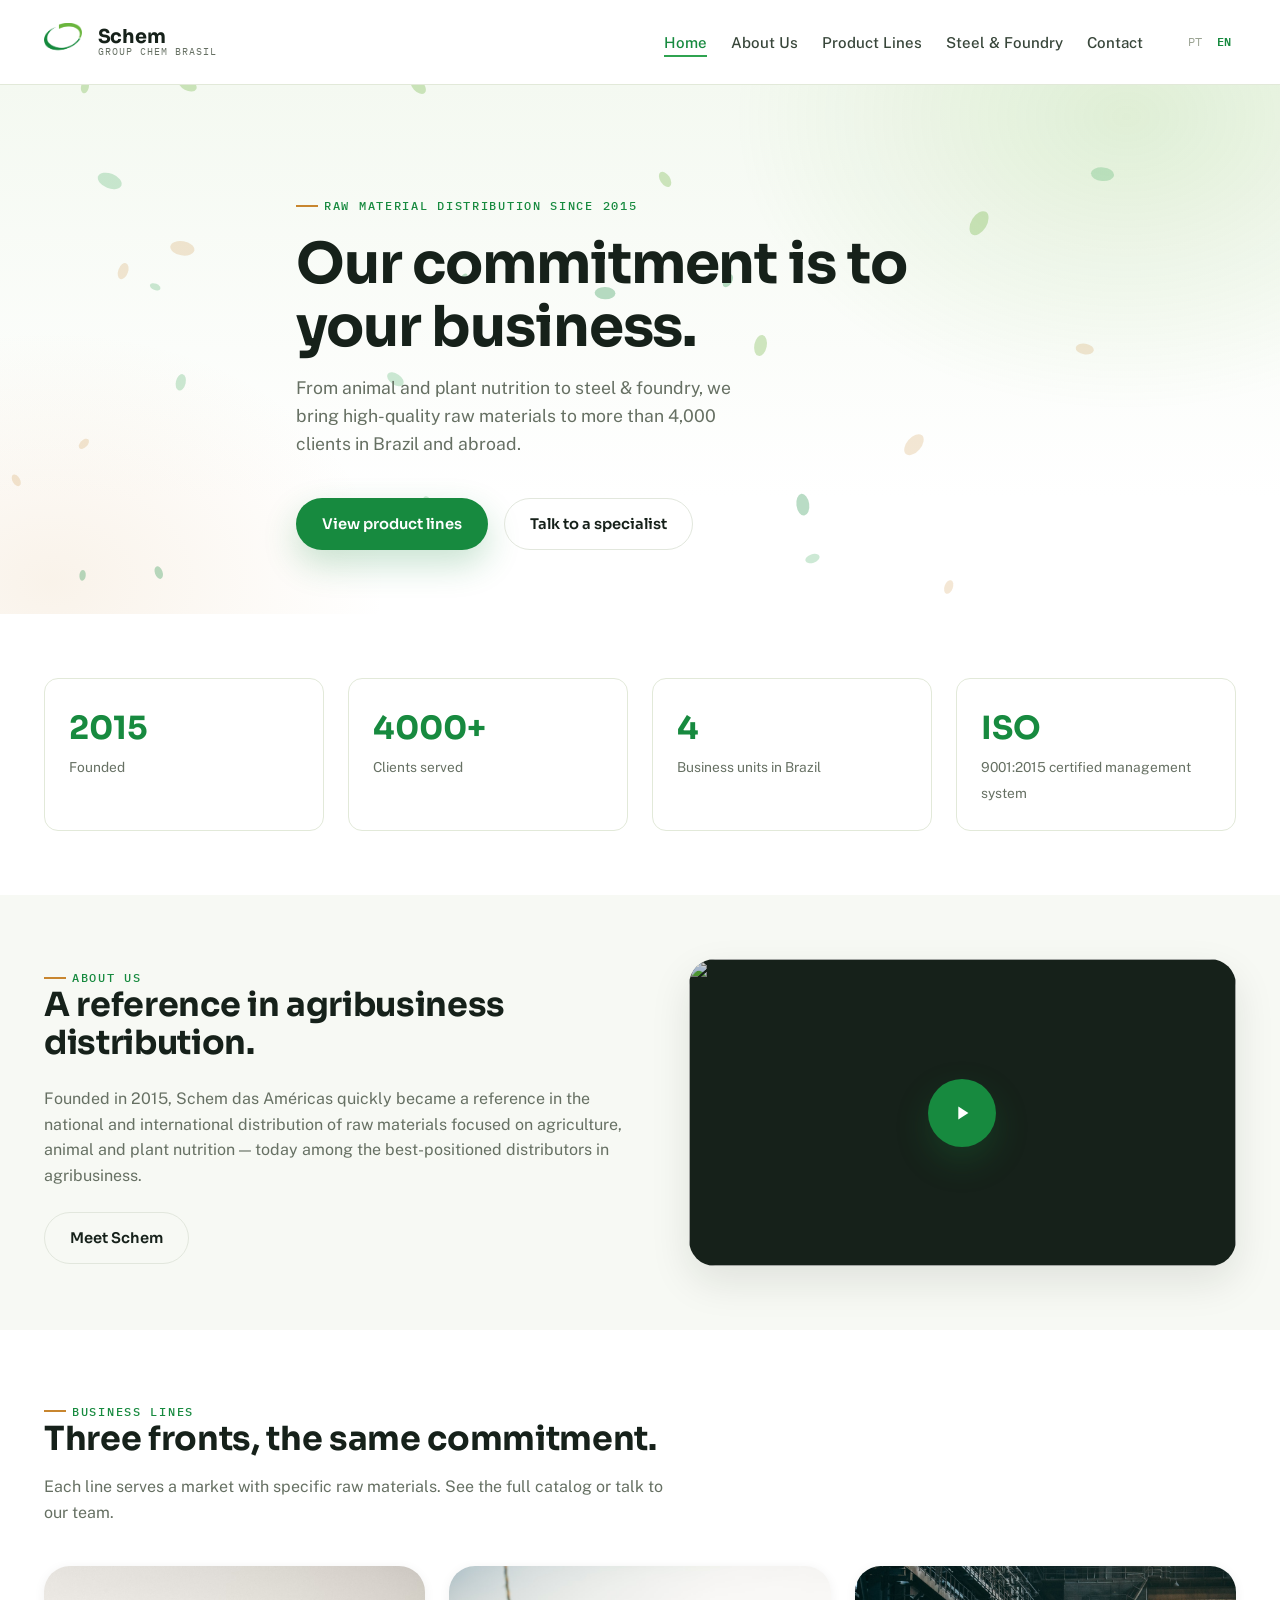
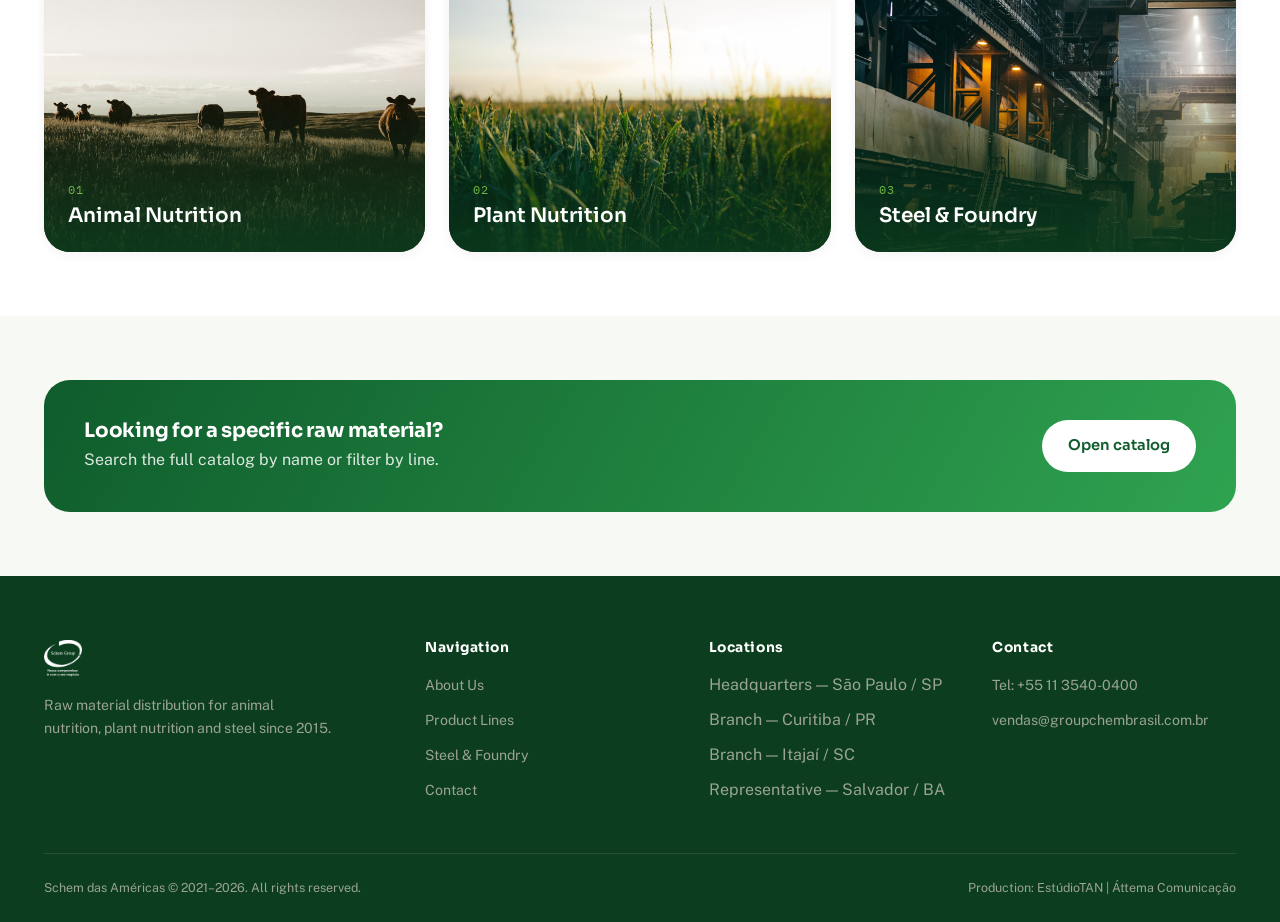
==== en/index.html @ 84050945 "Site institucional Schem (Group Chem Brasil): identidade verde clara, catálogo pesquisável, PT+EN Pr" ====
<!DOCTYPE html>
<html lang="en">
<head>
<meta charset="UTF-8">
<meta name="viewport" content="width=device-width, initial-scale=1.0">
<title>Schem — Group Chem Brasil</title>
<meta name="description" content="Schem das Américas: raw material distribution for animal nutrition, plant nutrition and steel &amp; foundry. Since 2015, ISO 9001:2015.">
<link rel="preconnect" href="https://fonts.googleapis.com">
<link rel="preconnect" href="https://fonts.gstatic.com" crossorigin>
<link href="https://fonts.googleapis.com/css2?family=Public+Sans:wght@400;500;600;700&amp;family=Sora:wght@600;700;800&amp;family=IBM+Plex+Mono:wght@400;500&amp;display=swap" rel="stylesheet">
<link rel="stylesheet" href="../assets/css/style.css">
</head>
<body>
<a class="skip-link" href="#main">Skip to content</a>

<header class="site-header">
  <div class="container">
    <a class="brand" href="index.html">
      <img src="../assets/img/schem-icon.png" alt="Schem" class="brand__icon" width="42" height="42">
      <span class="brand__name"><strong>Schem</strong><span>Group Chem Brasil</span></span>
    </a>
    <nav class="main-nav" aria-label="Main navigation">
      <ul class="main-nav__links">
        <li><a href="index.html" class="is-active">Home</a></li>
        <li><a href="quem-somos.html">About Us</a></li>
        <li><a href="produtos.html">Product Lines</a></li>
        <li><a href="siderurgia-e-fundicao.html">Steel &amp; Foundry</a></li>
        <li><a href="contato.html">Contact</a></li>
      </ul>
      <div class="nav-lang"><a href="../index.html">PT</a>
      <a href="index.html" class="is-active">EN</a></div>
    </nav>
    <button class="nav-toggle" aria-label="Open menu" aria-expanded="false"><span></span></button>
  </div>
</header>

<main id="main">

  <section class="hero" data-field>
    <div class="hero__field" aria-hidden="true"></div>
    <div class="container hero__content">
      <span class="eyebrow hero__kicker">Raw material distribution since 2015</span>
      <h1>Our commitment is to your business.</h1>
      <p>From animal and plant nutrition to steel &amp; foundry, we bring high-quality raw materials to more than 4,000 clients in Brazil and abroad.</p>
      <div class="hero__actions">
        <a class="btn btn--green" href="produtos.html">View product lines</a>
        <a class="btn btn--ghost" href="contato.html">Talk to a specialist</a>
      </div>
    </div>
  </section>

  <section class="section">
    <div class="container">
      <div class="stat-strip reveal">
        <div class="stat-card"><strong data-count="2015" data-suffix="">0</strong><span>Founded</span></div>
        <div class="stat-card"><strong data-count="4000" data-suffix="+">0</strong><span>Clients served</span></div>
        <div class="stat-card"><strong data-count="4" data-suffix="">0</strong><span>Business units in Brazil</span></div>
        <div class="stat-card"><strong>ISO</strong><span>9001:2015 certified management system</span></div>
      </div>
    </div>
  </section>

  <section class="section section--tint">
    <div class="container" style="display: grid; grid-template-columns: 1.05fr 0.95fr; gap: var(--sp-4); align-items: center;">
      <div class="reveal">
        <span class="eyebrow">About us</span>
        <h2>A reference in agribusiness distribution.</h2>
        <p style="color: var(--ink-500); margin-top: var(--sp-3);">Founded in 2015, Schem das Américas quickly became a reference in the national and international distribution of raw materials focused on agriculture, animal and plant nutrition — today among the best-positioned distributors in agribusiness.</p>
        <a class="btn btn--ghost" style="margin-top: var(--sp-3);" href="quem-somos.html">Meet Schem</a>
      </div>
      <div class="reveal">
        <div class="video-figure">
          <button class="video-facade" type="button" data-yt-facade data-yt-embed="https://www.youtube.com/embed/j94G_P_gW_Q?autoplay=1&amp;rel=0&amp;modestbranding=1" aria-label="Play institutional video — Schem">
            <img src="https://i.ytimg.com/vi/j94G_P_gW_Q/hqdefault.jpg" alt="" loading="lazy">
            <span class="video-play" aria-hidden="true">
              <span><svg viewBox="0 0 24 24" width="22" height="22" fill="#fff"><path d="M8 5v14l11-7z"/></svg></span>
            </span>
          </button>
        </div>
      </div>
    </div>
  </section>

  <section class="section" id="lines">
    <div class="container">
      <div class="section-head reveal">
        <span class="eyebrow">Business lines</span>
        <h2>Three fronts, the same commitment.</h2>
        <p>Each line serves a market with specific raw materials. See the full catalog or talk to our team.</p>
      </div>
      <div class="segment-grid">
        <a class="segment-card reveal" href="produtos.html#animal">
          <img src="../assets/img/segments/nutricao-animal.jpg" alt="Animal Nutrition" loading="lazy">
          <span class="segment-card__label"><span>01</span><h3>Animal Nutrition</h3></span>
        </a>
        <a class="segment-card reveal" href="produtos.html#vegetal">
          <img src="../assets/img/segments/nutricao-vegetal.jpg" alt="Plant Nutrition" loading="lazy">
          <span class="segment-card__label"><span>02</span><h3>Plant Nutrition</h3></span>
        </a>
        <a class="segment-card reveal" href="siderurgia-e-fundicao.html">
          <img src="../assets/img/segments/siderurgia.jpg" alt="Steel &amp; Foundry" loading="lazy">
          <span class="segment-card__label"><span>03</span><h3>Steel &amp; Foundry</h3></span>
        </a>
      </div>
    </div>
  </section>

  <section class="section section--tint">
    <div class="container">
      <div class="cta-band reveal">
        <div>
          <h2>Looking for a specific raw material?</h2>
          <p>Search the full catalog by name or filter by line.</p>
        </div>
        <div class="hero__actions" style="margin-top: 0;">
          <a class="btn btn--earth" href="produtos.html">Open catalog</a>
        </div>
      </div>
    </div>
  </section>

</main>

<footer class="site-footer">
  <div class="container">
    <div class="footer-grid">
      <div>
        <a class="brand" href="index.html" style="margin-bottom: 1rem;">
          <img src="../assets/img/schem-icon.png" alt="Schem" class="brand__icon" width="36" height="36" style="filter: brightness(0) invert(1);">
        </a>
        <p style="max-width: 32ch; font-size: 0.88rem;">Raw material distribution for animal nutrition, plant nutrition and steel since 2015.</p>
      </div>
      <div>
        <h4>Navigation</h4>
        <ul>
          <li><a href="quem-somos.html">About Us</a></li>
          <li><a href="produtos.html">Product Lines</a></li>
          <li><a href="siderurgia-e-fundicao.html">Steel &amp; Foundry</a></li>
          <li><a href="contato.html">Contact</a></li>
        </ul>
      </div>
      <div>
        <h4>Locations</h4>
        <ul>
          <li>Headquarters — São Paulo / SP</li>
          <li>Branch — Curitiba / PR</li>
          <li>Branch — Itajaí / SC</li>
          <li>Representative — Salvador / BA</li>
        </ul>
      </div>
      <div>
        <h4>Contact</h4>
        <ul>
          <li><a href="tel:+551135400400">Tel: +55 11 3540-0400</a></li>
          <li><a href="mailto:vendas@groupchembrasil.com.br">vendas@groupchembrasil.com.br</a></li>
        </ul>
      </div>
    </div>
    <div class="footer-bottom">
      <span>Schem das Américas © 2021–2026. All rights reserved.</span>
      <span>Production: EstúdioTAN | Áttema Comunicação</span>
    </div>
  </div>
</footer>

<script src="../assets/js/main.js"></script>
</body>
</html>
---- assets/css/style.css ----
/* ==========================================================================
   Schem — Design tokens & base
   Fundo claro, verde de marca + acento terroso, Sora/Public Sans.
   ========================================================================== */

:root {
  /* Green — brand primary, from the real Schem icon */
  --green-800: #0b3d1e;
  --green-700: #0f5c2c;
  --green-600: #178a3f;
  --green-500: #2fa350;
  --green-400: #6fb542;
  --green-100: #e6f2e3;
  --green-50:  #f4f9f1;

  /* Earth — secondary accent (soil/agro pairing) */
  --earth-600: #a8672a;
  --earth-500: #c8862f;
  --earth-100: #f7ead6;

  /* Ink (text) — green-black, not neutral gray */
  --ink-900: #16211a;
  --ink-700: #38463a;
  --ink-500: #667063;
  --ink-300: #9ba393;
  --ink-100: #e2e7dd;

  /* Paper (backgrounds) */
  --paper-0:   #ffffff;
  --paper-50:  #f7f9f4;
  --paper-100: #eef2e7;
  --paper-200: #e2e9d9;

  --font-display: "Sora", "Arial", sans-serif;
  --font-body: "Public Sans", "Verdana", sans-serif;
  --font-mono: "IBM Plex Mono", monospace;

  --fs-h1: clamp(2.4rem, 4.4vw, 4rem);
  --fs-h2: clamp(1.7rem, 2.6vw, 2.4rem);
  --fs-h3: 1.25rem;
  --fs-body: 1rem;

  --sp-1: 0.5rem;
  --sp-2: 1rem;
  --sp-3: 1.5rem;
  --sp-4: 2.5rem;
  --sp-5: 4rem;
  --sp-6: 6.5rem;

  --radius-sm: 8px;
  --radius-md: 14px;
  --radius-lg: 26px;
  --radius-pill: 999px;

  --shadow-sm: 0 2px 12px rgba(15, 33, 20, 0.06);
  --shadow-md: 0 16px 40px rgba(15, 33, 20, 0.10);
  --shadow-green: 0 14px 34px rgba(23, 138, 63, 0.24);

  --ease-out: cubic-bezier(0.16, 1, 0.3, 1);
  --container-w: 1240px;
}

* { box-sizing: border-box; }
html { scroll-behavior: smooth; }
@media (prefers-reduced-motion: reduce) {
  html { scroll-behavior: auto; }
  *, *::before, *::after { animation-duration: 0.01ms !important; animation-iteration-count: 1 !important; transition-duration: 0.01ms !important; }
}

body {
  margin: 0;
  font-family: var(--font-body);
  font-size: var(--fs-body);
  color: var(--ink-700);
  background: var(--paper-0);
  -webkit-font-smoothing: antialiased;
  line-height: 1.6;
}

h1, h2, h3, h4 {
  font-family: var(--font-display);
  color: var(--ink-900);
  line-height: 1.12;
  margin: 0;
  font-weight: 700;
}
h1 { font-size: var(--fs-h1); letter-spacing: -0.02em; }
h2 { font-size: var(--fs-h2); letter-spacing: -0.01em; }
h3 { font-size: var(--fs-h3); font-weight: 600; }

p { margin: 0; }
a { color: var(--green-600); text-decoration: none; }
ul { margin: 0; padding: 0; list-style: none; }
img { max-width: 100%; display: block; }
button { font-family: inherit; }

.container {
  max-width: var(--container-w);
  margin: 0 auto;
  padding: 0 var(--sp-3);
}

.skip-link {
  position: absolute; left: -9999px; top: 0;
  background: var(--green-600); color: #fff; padding: var(--sp-2) var(--sp-3);
  z-index: 999; border-radius: 0 0 var(--radius-sm) 0;
}
.skip-link:focus { left: 0; }

.eyebrow {
  display: inline-flex;
  align-items: center;
  gap: 0.5em;
  font-family: var(--font-mono);
  font-size: 0.76rem;
  font-weight: 500;
  letter-spacing: 0.14em;
  text-transform: uppercase;
  color: var(--green-600);
}
.eyebrow::before {
  content: "";
  width: 22px; height: 2px;
  background: var(--earth-500);
  display: inline-block;
}

/* ---- Buttons ---- */
.btn {
  display: inline-flex;
  align-items: center;
  gap: 0.5em;
  padding: 0.9em 1.7em;
  border-radius: var(--radius-pill);
  font-family: var(--font-display);
  font-weight: 600;
  font-size: 0.92rem;
  border: 1.5px solid transparent;
  cursor: pointer;
  transition: transform 0.25s var(--ease-out), box-shadow 0.25s var(--ease-out), background 0.25s var(--ease-out), color 0.25s var(--ease-out), border-color 0.25s var(--ease-out);
}
.btn--green { background: var(--green-600); color: #fff; box-shadow: var(--shadow-green); }
.btn--green:hover { transform: translateY(-2px); box-shadow: 0 18px 40px rgba(23, 138, 63, 0.32); background: var(--green-500); }
.btn--earth { background: var(--earth-500); color: #fff; }
.btn--earth:hover { transform: translateY(-2px); background: var(--earth-600); }
.btn--ghost { background: transparent; color: var(--ink-900); border-color: var(--ink-100); }
.btn--ghost:hover { border-color: var(--green-500); color: var(--green-600); }
.btn--ghost-dark { background: transparent; color: #fff; border-color: rgba(255,255,255,0.35); }
.btn--ghost-dark:hover { border-color: #fff; background: rgba(255,255,255,0.1); }

/* ---- Header ---- */
.site-header {
  position: sticky; top: 0; z-index: 100;
  background: rgba(255, 255, 255, 0.88);
  backdrop-filter: blur(14px);
  border-bottom: 1px solid var(--paper-200);
}
.site-header .container {
  display: flex; align-items: center; justify-content: space-between;
  height: 84px;
}
.brand { display: flex; align-items: center; gap: var(--sp-2); }
.brand__icon { height: 38px; width: auto; }
.brand__name { display: flex; flex-direction: column; line-height: 1.05; }
.brand__name strong { font-family: var(--font-display); font-size: 1.2rem; color: var(--ink-900); font-weight: 700; letter-spacing: -0.01em; }
.brand__name span { font-family: var(--font-mono); font-size: 0.62rem; letter-spacing: 0.1em; color: var(--ink-500); text-transform: uppercase; }
.main-nav { display: flex; align-items: center; gap: var(--sp-4); }
.main-nav__links { display: flex; gap: var(--sp-3); }
.main-nav__links a {
  color: var(--ink-700); font-weight: 500; font-size: 0.94rem;
  position: relative; padding: 0.3em 0;
}
.main-nav__links a::after {
  content: ""; position: absolute; left: 0; right: 100%; bottom: -2px; height: 2px;
  background: var(--green-500); transition: right 0.25s var(--ease-out);
}
.main-nav__links a:hover::after, .main-nav__links a.is-active::after { right: 0; }
.main-nav__links a.is-active { color: var(--green-600); }
.nav-lang { display: flex; gap: 0.4em; font-family: var(--font-mono); font-size: 0.78rem; }
.nav-lang a { color: var(--ink-300); padding: 0.2em 0.4em; }
.nav-lang a.is-active { color: var(--green-600); font-weight: 600; }
.nav-toggle {
  display: none; width: 42px; height: 42px; border-radius: var(--radius-sm);
  border: 1px solid var(--paper-200); background: #fff; cursor: pointer;
  position: relative;
}
.nav-toggle span, .nav-toggle::before, .nav-toggle::after {
  content: ""; position: absolute; left: 11px; right: 11px; height: 2px; background: var(--ink-900);
  transition: transform 0.25s var(--ease-out), opacity 0.25s var(--ease-out);
}
.nav-toggle::before { top: 15px; }
.nav-toggle span { top: 20px; }
.nav-toggle::after { top: 25px; }
.site-header.is-open .nav-toggle::before { transform: translateY(5px) rotate(45deg); }
.site-header.is-open .nav-toggle span { opacity: 0; }
.site-header.is-open .nav-toggle::after { transform: translateY(-5px) rotate(-45deg); }

@media (max-width: 900px) {
  .main-nav__links, .nav-lang { display: none; }
  .site-header.is-open .main-nav {
    position: absolute; top: 84px; left: 0; right: 0;
    background: #fff; border-bottom: 1px solid var(--paper-200);
    flex-direction: column; align-items: flex-start; padding: var(--sp-3);
    box-shadow: var(--shadow-md);
  }
  .site-header.is-open .main-nav__links {
    display: flex; flex-direction: column; gap: var(--sp-2); width: 100%;
  }
  .site-header.is-open .nav-lang { display: flex; padding-top: var(--sp-2); }
  .nav-toggle { display: block; }
}

/* ---- Hero (field/growth signature) ---- */
.hero {
  position: relative;
  overflow: hidden;
  background: linear-gradient(180deg, var(--green-50) 0%, var(--paper-0) 78%);
  padding: var(--sp-6) 0 var(--sp-5);
}
.hero__field {
  position: absolute; inset: 0;
  background:
    radial-gradient(560px 420px at 88% 6%, rgba(111, 181, 66, 0.16), transparent 70%),
    radial-gradient(480px 360px at 4% 94%, rgba(200, 134, 47, 0.10), transparent 70%);
  pointer-events: none;
}
.field-canvas { position: absolute; inset: 0; pointer-events: none; }
.hero__content { position: relative; max-width: 46rem; }
.hero__content p { font-size: 1.1rem; color: var(--ink-500); margin-top: var(--sp-2); max-width: 42ch; }
.hero__actions { display: flex; gap: var(--sp-2); margin-top: var(--sp-4); flex-wrap: wrap; }
.hero__kicker { margin-bottom: var(--sp-2); }

.page-hero {
  position: relative; overflow: hidden;
  background: linear-gradient(180deg, var(--green-50) 0%, var(--paper-0) 100%);
  padding: calc(var(--sp-6) - 1.5rem) 0 var(--sp-5);
}
.page-hero__content { position: relative; max-width: 44rem; }
.breadcrumb { font-family: var(--font-mono); font-size: 0.78rem; color: var(--ink-300); display: block; margin-bottom: var(--sp-2); }
.breadcrumb a { color: var(--ink-500); }
.page-hero p { color: var(--ink-500); margin-top: var(--sp-2); max-width: 56ch; font-size: 1.02rem; }

/* ---- Sections ---- */
.section { padding: var(--sp-5) 0; }
.section--tint { background: var(--paper-50); }
.section-head { max-width: 40rem; margin-bottom: var(--sp-4); }
.section-head p { color: var(--ink-500); margin-top: var(--sp-2); }

.reveal { opacity: 0; transform: translateY(18px); transition: opacity 0.7s var(--ease-out), transform 0.7s var(--ease-out); }
.reveal.is-visible { opacity: 1; transform: none; }
@media (prefers-reduced-motion: reduce) { .reveal { opacity: 1; transform: none; } }

/* ---- Stats strip ---- */
.stat-strip { display: grid; grid-template-columns: repeat(4, 1fr); gap: var(--sp-3); }
.stat-card {
  background: #fff; border: 1px solid var(--paper-200); border-radius: var(--radius-md);
  padding: var(--sp-3); text-align: left;
}
.stat-card strong {
  display: block; font-family: var(--font-display); font-size: 2rem; color: var(--green-600);
}
.stat-card span { font-size: 0.86rem; color: var(--ink-500); }
@media (max-width: 760px) { .stat-strip { grid-template-columns: repeat(2, 1fr); } }

/* ---- Segment cards ---- */
.segment-grid { display: grid; grid-template-columns: repeat(3, 1fr); gap: var(--sp-3); }
.segment-card {
  position: relative; border-radius: var(--radius-lg); overflow: hidden;
  aspect-ratio: 4 / 3; isolation: isolate;
  box-shadow: var(--shadow-sm);
  transition: box-shadow 0.3s var(--ease-out), transform 0.3s var(--ease-out);
}
.segment-card:hover { box-shadow: var(--shadow-md); transform: translateY(-4px); }
.segment-card img { width: 100%; height: 100%; object-fit: cover; transition: transform 0.6s var(--ease-out); }
.segment-card:hover img { transform: scale(1.06); }
.segment-card::after {
  content: ""; position: absolute; inset: 0;
  background: linear-gradient(180deg, transparent 38%, rgba(11, 61, 30, 0.88) 100%);
}
.segment-card__label { position: absolute; left: 0; right: 0; bottom: 0; z-index: 2; padding: var(--sp-3); color: #fff; }
.segment-card__label span { font-family: var(--font-mono); font-size: 0.72rem; color: var(--green-400); letter-spacing: 0.08em; }
.segment-card__label h3 { color: #fff; margin-top: 0.2em; }
@media (max-width: 900px) { .segment-grid { grid-template-columns: repeat(2, 1fr); } }
@media (max-width: 560px) { .segment-grid { grid-template-columns: 1fr; } }

/* ---- Cert / policy block ---- */
.cert-block {
  display: flex; align-items: center; gap: var(--sp-4);
  background: var(--paper-50); border-radius: var(--radius-lg); padding: var(--sp-4);
  border: 1px solid var(--paper-200);
}
.cert-badge {
  flex: 0 0 auto; width: 110px; height: 110px; border-radius: 50%;
  background: var(--green-600); color: #fff; display: flex; align-items: center; justify-content: center;
  font-family: var(--font-display); font-weight: 700; font-size: 0.86rem; text-align: center; line-height: 1.3;
  box-shadow: var(--shadow-green);
}
.policy-list li { position: relative; padding-left: 1.6em; margin-bottom: var(--sp-2); color: var(--ink-700); }
.policy-list li::before {
  content: ""; position: absolute; left: 0; top: 0.5em; width: 8px; height: 8px;
  border-radius: 2px; background: var(--earth-500); transform: rotate(45deg);
}

/* ---- Values grid ---- */
.value-grid { display: grid; grid-template-columns: repeat(3, 1fr); gap: var(--sp-3); }
.value-card { padding: var(--sp-3); border-radius: var(--radius-md); background: #fff; border: 1px solid var(--paper-200); }
.value-card__index { font-family: var(--font-mono); color: var(--green-500); font-size: 0.8rem; }
.value-card h3 { margin-top: var(--sp-1); }
@media (max-width: 760px) { .value-grid { grid-template-columns: 1fr 1fr; } }
@media (max-width: 520px) { .value-grid { grid-template-columns: 1fr; } }

/* ---- Mission/Vision split ---- */
.mv-split { display: grid; grid-template-columns: 1fr 1fr; gap: var(--sp-3); }
.mv-card { padding: var(--sp-4); border-radius: var(--radius-lg); color: #fff; }
.mv-card--mission { background: linear-gradient(135deg, var(--green-700), var(--green-800)); }
.mv-card--vision { background: linear-gradient(135deg, var(--earth-600), #6b3f16); }
.mv-card span { font-family: var(--font-mono); font-size: 0.76rem; letter-spacing: 0.1em; text-transform: uppercase; opacity: 0.85; }
.mv-card p { margin-top: var(--sp-2); font-size: 1.06rem; line-height: 1.6; }
@media (max-width: 760px) { .mv-split { grid-template-columns: 1fr; } }

/* ---- CTA band ---- */
.cta-band {
  display: flex; align-items: center; justify-content: space-between; gap: var(--sp-3);
  background: linear-gradient(120deg, var(--green-700), var(--green-500));
  color: #fff; border-radius: var(--radius-lg); padding: var(--sp-4);
  flex-wrap: wrap;
}
.cta-band h2 { color: #fff; font-size: var(--fs-h3); }
.cta-band p { color: rgba(255,255,255,0.85); margin-top: 0.3em; }
.cta-band .btn--earth { background: var(--paper-0); color: var(--green-700); }
.cta-band .btn--earth:hover { background: var(--green-50); }

/* ---- Product catalog ---- */
.catalog-toolbar { display: flex; gap: var(--sp-2); align-items: center; margin-bottom: var(--sp-3); flex-wrap: wrap; }
.catalog-search { flex: 1 1 260px; position: relative; }
.catalog-search input {
  width: 100%; padding: 0.85em 1em 0.85em 2.6em; border-radius: var(--radius-pill);
  border: 1.5px solid var(--paper-200); font-family: var(--font-body); font-size: 0.96rem;
  background: #fff url('data:image/svg+xml;utf8,<svg xmlns="http://www.w3.org/2000/svg" width="16" height="16" fill="none" stroke="%23667063" stroke-width="2"><circle cx="6.5" cy="6.5" r="5.5"/><line x1="10.5" y1="10.5" x2="15" y2="15"/></svg>') no-repeat 1em center;
  transition: border-color 0.2s;
}
.catalog-search input:focus { outline: none; border-color: var(--green-500); }
.catalog-count { font-family: var(--font-mono); font-size: 0.8rem; color: var(--ink-500); white-space: nowrap; }
.catalog-filters { display: flex; gap: 0.5em; flex-wrap: wrap; margin-bottom: var(--sp-4); }
.chip {
  padding: 0.55em 1.1em; border-radius: var(--radius-pill); border: 1.5px solid var(--paper-200);
  background: #fff; color: var(--ink-700); font-size: 0.86rem; font-weight: 500; cursor: pointer;
  transition: all 0.2s var(--ease-out);
}
.chip:hover { border-color: var(--green-400); }
.chip.is-active { background: var(--green-600); border-color: var(--green-600); color: #fff; }

.catalog-grid { display: grid; grid-template-columns: repeat(3, 1fr); gap: 0.7em; }
.catalog-item {
  padding: 0.9em 1.1em; border-radius: var(--radius-sm); background: var(--paper-50);
  border: 1px solid var(--paper-200); font-size: 0.9rem; color: var(--ink-700);
  display: flex; align-items: center; justify-content: space-between; gap: 0.6em;
}
.catalog-item span.tag {
  font-family: var(--font-mono); font-size: 0.66rem; color: var(--green-600);
  text-transform: uppercase; letter-spacing: 0.04em; white-space: nowrap;
}
.catalog-empty { text-align: center; padding: var(--sp-5) var(--sp-3); color: var(--ink-500); display: none; }
.catalog-empty.is-visible { display: block; }
@media (max-width: 900px) { .catalog-grid { grid-template-columns: repeat(2, 1fr); } }
@media (max-width: 560px) { .catalog-grid { grid-template-columns: 1fr; } }

/* ---- Contact ---- */
.page-hero__grid { display: grid; grid-template-columns: 1.1fr 0.9fr; gap: var(--sp-4); align-items: center; }
.contact-grid { display: grid; grid-template-columns: 1.05fr 0.95fr; gap: var(--sp-4); }
.contact-form { background: #fff; border: 1px solid var(--paper-200); border-radius: var(--radius-lg); padding: var(--sp-4); }
.form-row { margin-bottom: var(--sp-3); }
.form-row label { display: block; font-size: 0.86rem; font-weight: 600; color: var(--ink-700); margin-bottom: 0.4em; }
.form-row input, .form-row textarea {
  width: 100%; padding: 0.85em 1em; border-radius: var(--radius-sm); border: 1.5px solid var(--paper-200);
  font-family: var(--font-body); font-size: 0.96rem; resize: vertical;
}
.form-row input:focus, .form-row textarea:focus { outline: none; border-color: var(--green-500); }

.address-list { display: flex; flex-direction: column; gap: var(--sp-3); }
.address-card { background: var(--paper-50); border: 1px solid var(--paper-200); border-radius: var(--radius-md); padding: var(--sp-3); }
.address-card__tag { font-family: var(--font-mono); font-size: 0.72rem; letter-spacing: 0.08em; color: var(--earth-600); text-transform: uppercase; }
.address-card h3 { margin-top: 0.3em; }
.address-card p { color: var(--ink-500); margin-top: 0.3em; font-size: 0.92rem; }
.address-card a { color: var(--green-600); font-weight: 600; display: inline-block; margin-top: 0.5em; }

@media (max-width: 900px) { .page-hero__grid, .contact-grid { grid-template-columns: 1fr; } }

/* ---- Video facade ---- */
.video-figure { position: relative; border-radius: var(--radius-lg); overflow: hidden; box-shadow: var(--shadow-md); aspect-ratio: 16/9; }
.video-facade { position: relative; display: block; width: 100%; height: 100%; border: 0; padding: 0; cursor: pointer; background: var(--ink-900); }
.video-facade img { width: 100%; height: 100%; object-fit: cover; opacity: 0.82; }
.video-play {
  position: absolute; inset: 0; display: flex; align-items: center; justify-content: center;
  color: #fff;
}
.video-play span {
  width: 68px; height: 68px; border-radius: 50%; background: var(--green-600);
  display: flex; align-items: center; justify-content: center; box-shadow: var(--shadow-green);
}

/* ---- Footer ---- */
.site-footer { background: var(--green-800); color: var(--ink-300); padding: var(--sp-5) 0 var(--sp-3); }
.footer-grid { display: grid; grid-template-columns: 1.4fr 1fr 1fr 1fr; gap: var(--sp-4); padding-bottom: var(--sp-4); }
.footer-grid h4 { color: #fff; font-size: 0.86rem; letter-spacing: 0.04em; margin-bottom: var(--sp-2); }
.footer-grid ul li { margin-bottom: 0.6em; }
.footer-grid a { color: var(--ink-300); font-size: 0.88rem; }
.footer-grid a:hover { color: var(--green-400); }
.footer-bottom {
  display: flex; justify-content: space-between; flex-wrap: wrap; gap: 0.5em;
  padding-top: var(--sp-3); border-top: 1px solid rgba(255,255,255,0.1);
  font-size: 0.78rem; color: var(--ink-300);
}
@media (max-width: 760px) { .footer-grid { grid-template-columns: 1fr 1fr; } }
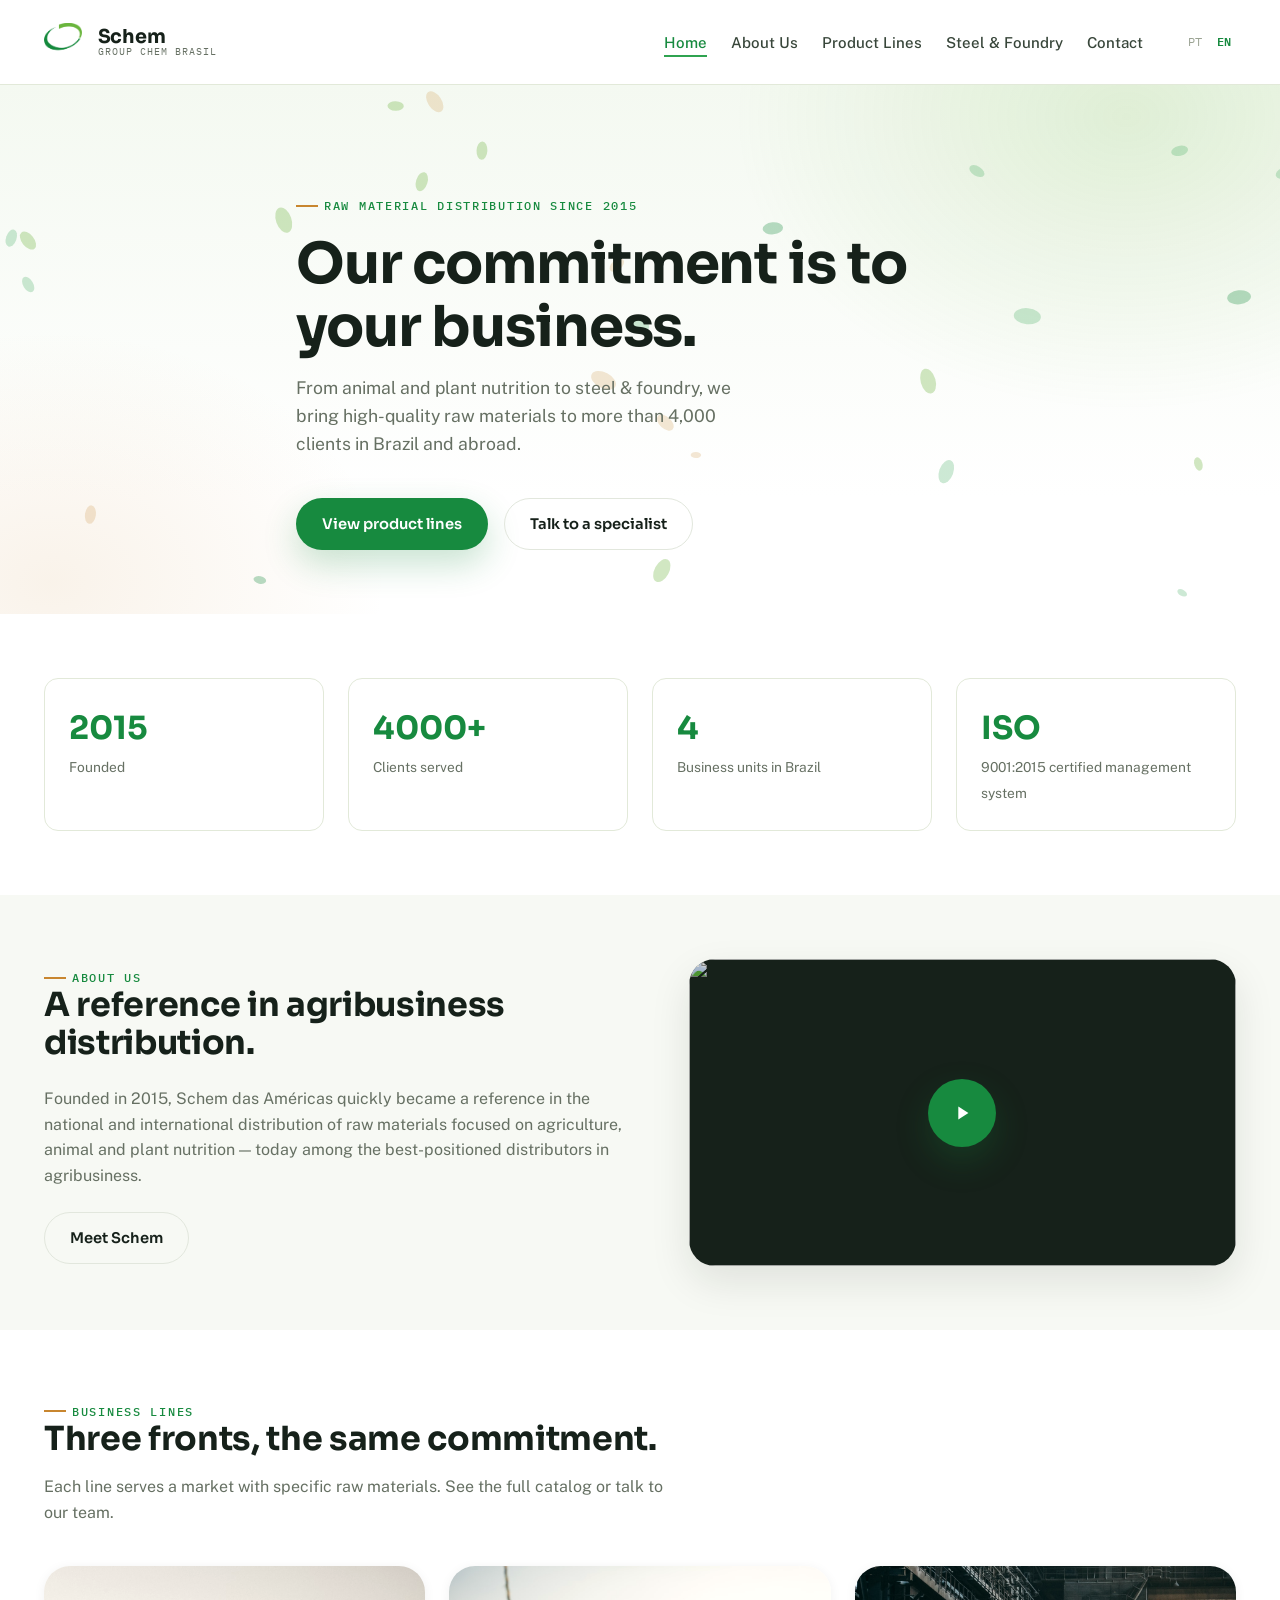
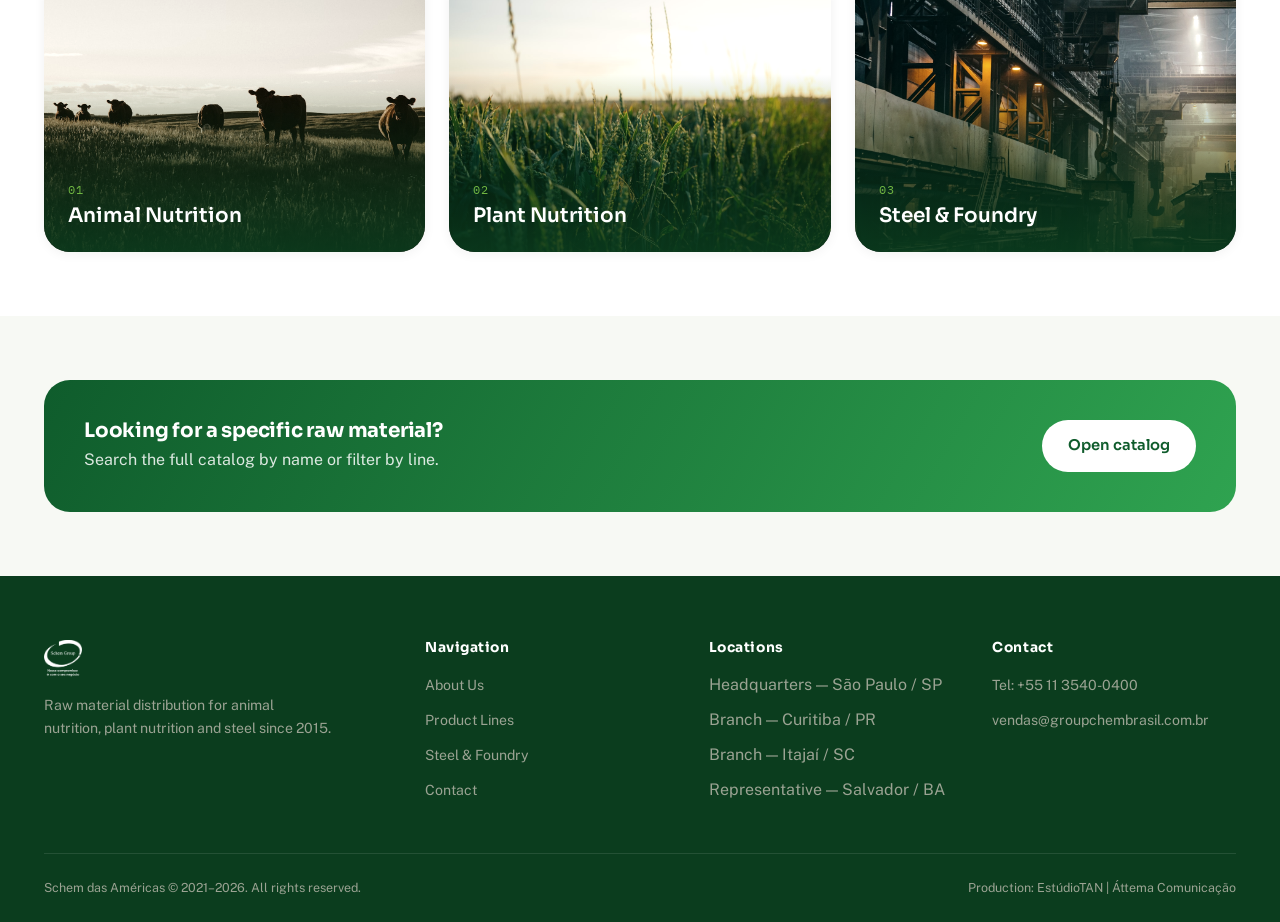
==== commit 746da96e: "Aplica os mesmos ajustes do checklist $10K feitos na Metalloys - Troca o fade-up genérico (.reveal) " ====
--- a/en/index.html
+++ b/en/index.html
@@ -5,6 +5,20 @@
 <meta name="viewport" content="width=device-width, initial-scale=1.0">
 <title>Schem — Group Chem Brasil</title>
 <meta name="description" content="Schem das Américas: raw material distribution for animal nutrition, plant nutrition and steel &amp; foundry. Since 2015, ISO 9001:2015.">
+<link rel="canonical" href="https://jgdini.github.io/schem-chemicals-site/en/index.html">
+<link rel="icon" type="image/png" sizes="32x32" href="../assets/img/favicon-32.png">
+<link rel="icon" type="image/png" sizes="16x16" href="../assets/img/favicon-16.png">
+<link rel="apple-touch-icon" href="../assets/img/apple-touch-icon.png">
+<meta property="og:type" content="website">
+<meta property="og:locale" content="en_US">
+<meta property="og:title" content="Schem — Group Chem Brasil">
+<meta property="og:description" content="Schem das Américas: raw material distribution for animal nutrition, plant nutrition and steel &amp; foundry. Since 2015, ISO 9001:2015.">
+<meta property="og:url" content="https://jgdini.github.io/schem-chemicals-site/en/index.html">
+<meta property="og:image" content="https://jgdini.github.io/schem-chemicals-site/assets/img/schem-icon.png">
+<meta name="twitter:card" content="summary">
+<meta name="twitter:title" content="Schem — Group Chem Brasil">
+<meta name="twitter:description" content="Schem das Américas: raw material distribution for animal nutrition, plant nutrition and steel &amp; foundry. Since 2015, ISO 9001:2015.">
+<meta name="twitter:image" content="https://jgdini.github.io/schem-chemicals-site/assets/img/schem-icon.png">
 <link rel="preconnect" href="https://fonts.googleapis.com">
 <link rel="preconnect" href="https://fonts.gstatic.com" crossorigin>
 <link href="https://fonts.googleapis.com/css2?family=Public+Sans:wght@400;500;600;700&amp;family=Sora:wght@600;700;800&amp;family=IBM+Plex+Mono:wght@400;500&amp;display=swap" rel="stylesheet">
@@ -51,7 +65,7 @@
 
   <section class="section">
     <div class="container">
-      <div class="stat-strip reveal">
+      <div class="stat-strip reveal-stagger">
         <div class="stat-card"><strong data-count="2015" data-suffix="">0</strong><span>Founded</span></div>
         <div class="stat-card"><strong data-count="4000" data-suffix="+">0</strong><span>Clients served</span></div>
         <div class="stat-card"><strong data-count="4" data-suffix="">0</strong><span>Business units in Brazil</span></div>
@@ -88,16 +102,16 @@
         <h2>Three fronts, the same commitment.</h2>
         <p>Each line serves a market with specific raw materials. See the full catalog or talk to our team.</p>
       </div>
-      <div class="segment-grid">
-        <a class="segment-card reveal" href="produtos.html#animal">
+      <div class="segment-grid reveal-stagger">
+        <a class="segment-card" href="produtos.html#animal">
           <img src="../assets/img/segments/nutricao-animal.jpg" alt="Animal Nutrition" loading="lazy">
           <span class="segment-card__label"><span>01</span><h3>Animal Nutrition</h3></span>
         </a>
-        <a class="segment-card reveal" href="produtos.html#vegetal">
+        <a class="segment-card" href="produtos.html#vegetal">
           <img src="../assets/img/segments/nutricao-vegetal.jpg" alt="Plant Nutrition" loading="lazy">
           <span class="segment-card__label"><span>02</span><h3>Plant Nutrition</h3></span>
         </a>
-        <a class="segment-card reveal" href="siderurgia-e-fundicao.html">
+        <a class="segment-card" href="siderurgia-e-fundicao.html">
           <img src="../assets/img/segments/siderurgia.jpg" alt="Steel &amp; Foundry" loading="lazy">
           <span class="segment-card__label"><span>03</span><h3>Steel &amp; Foundry</h3></span>
         </a>
--- a/assets/css/style.css
+++ b/assets/css/style.css
@@ -246,9 +246,27 @@
 .section-head { max-width: 40rem; margin-bottom: var(--sp-4); }
 .section-head p { color: var(--ink-500); margin-top: var(--sp-2); }
 
-.reveal { opacity: 0; transform: translateY(18px); transition: opacity 0.7s var(--ease-out), transform 0.7s var(--ease-out); }
+.reveal { opacity: 0; transform: translateY(14px); transition: opacity 0.9s var(--ease-out), transform 0.9s var(--ease-out); }
 .reveal.is-visible { opacity: 1; transform: none; }
 @media (prefers-reduced-motion: reduce) { .reveal { opacity: 1; transform: none; } }
+
+/* ---- Staggered reveal: grids/lists cascade in child by child ---- */
+.reveal-stagger > * {
+  opacity: 0;
+  transform: translateY(22px) scale(0.965);
+  transition: opacity 0.7s var(--ease-out), transform 0.7s var(--ease-out);
+}
+.reveal-stagger.is-visible > * { opacity: 1; transform: translateY(0) scale(1); }
+.reveal-stagger.is-visible > *:nth-child(1) { transition-delay: 0.02s; }
+.reveal-stagger.is-visible > *:nth-child(2) { transition-delay: 0.07s; }
+.reveal-stagger.is-visible > *:nth-child(3) { transition-delay: 0.12s; }
+.reveal-stagger.is-visible > *:nth-child(4) { transition-delay: 0.17s; }
+.reveal-stagger.is-visible > *:nth-child(5) { transition-delay: 0.22s; }
+.reveal-stagger.is-visible > *:nth-child(6) { transition-delay: 0.27s; }
+.reveal-stagger.is-visible > *:nth-child(n+7) { transition-delay: 0.32s; }
+@media (prefers-reduced-motion: reduce) {
+  .reveal-stagger > * { opacity: 1; transform: none; transition: none; }
+}
 
 /* ---- Stats strip ---- */
 .stat-strip { display: grid; grid-template-columns: repeat(4, 1fr); gap: var(--sp-3); }
@@ -271,8 +289,12 @@
   transition: box-shadow 0.3s var(--ease-out), transform 0.3s var(--ease-out);
 }
 .segment-card:hover { box-shadow: var(--shadow-md); transform: translateY(-4px); }
-.segment-card img { width: 100%; height: 100%; object-fit: cover; transition: transform 0.6s var(--ease-out); }
-.segment-card:hover img { transform: scale(1.06); }
+.segment-card img {
+  width: 100%; height: 100%; object-fit: cover;
+  filter: grayscale(0.3) sepia(0.05) saturate(1.15) contrast(1.04);
+  transition: transform 0.6s var(--ease-out), filter 0.6s var(--ease-out);
+}
+.segment-card:hover img { transform: scale(1.06); filter: grayscale(0.08) sepia(0.03) saturate(1.2) contrast(1.05); }
 .segment-card::after {
   content: ""; position: absolute; inset: 0;
   background: linear-gradient(180deg, transparent 38%, rgba(11, 61, 30, 0.88) 100%);
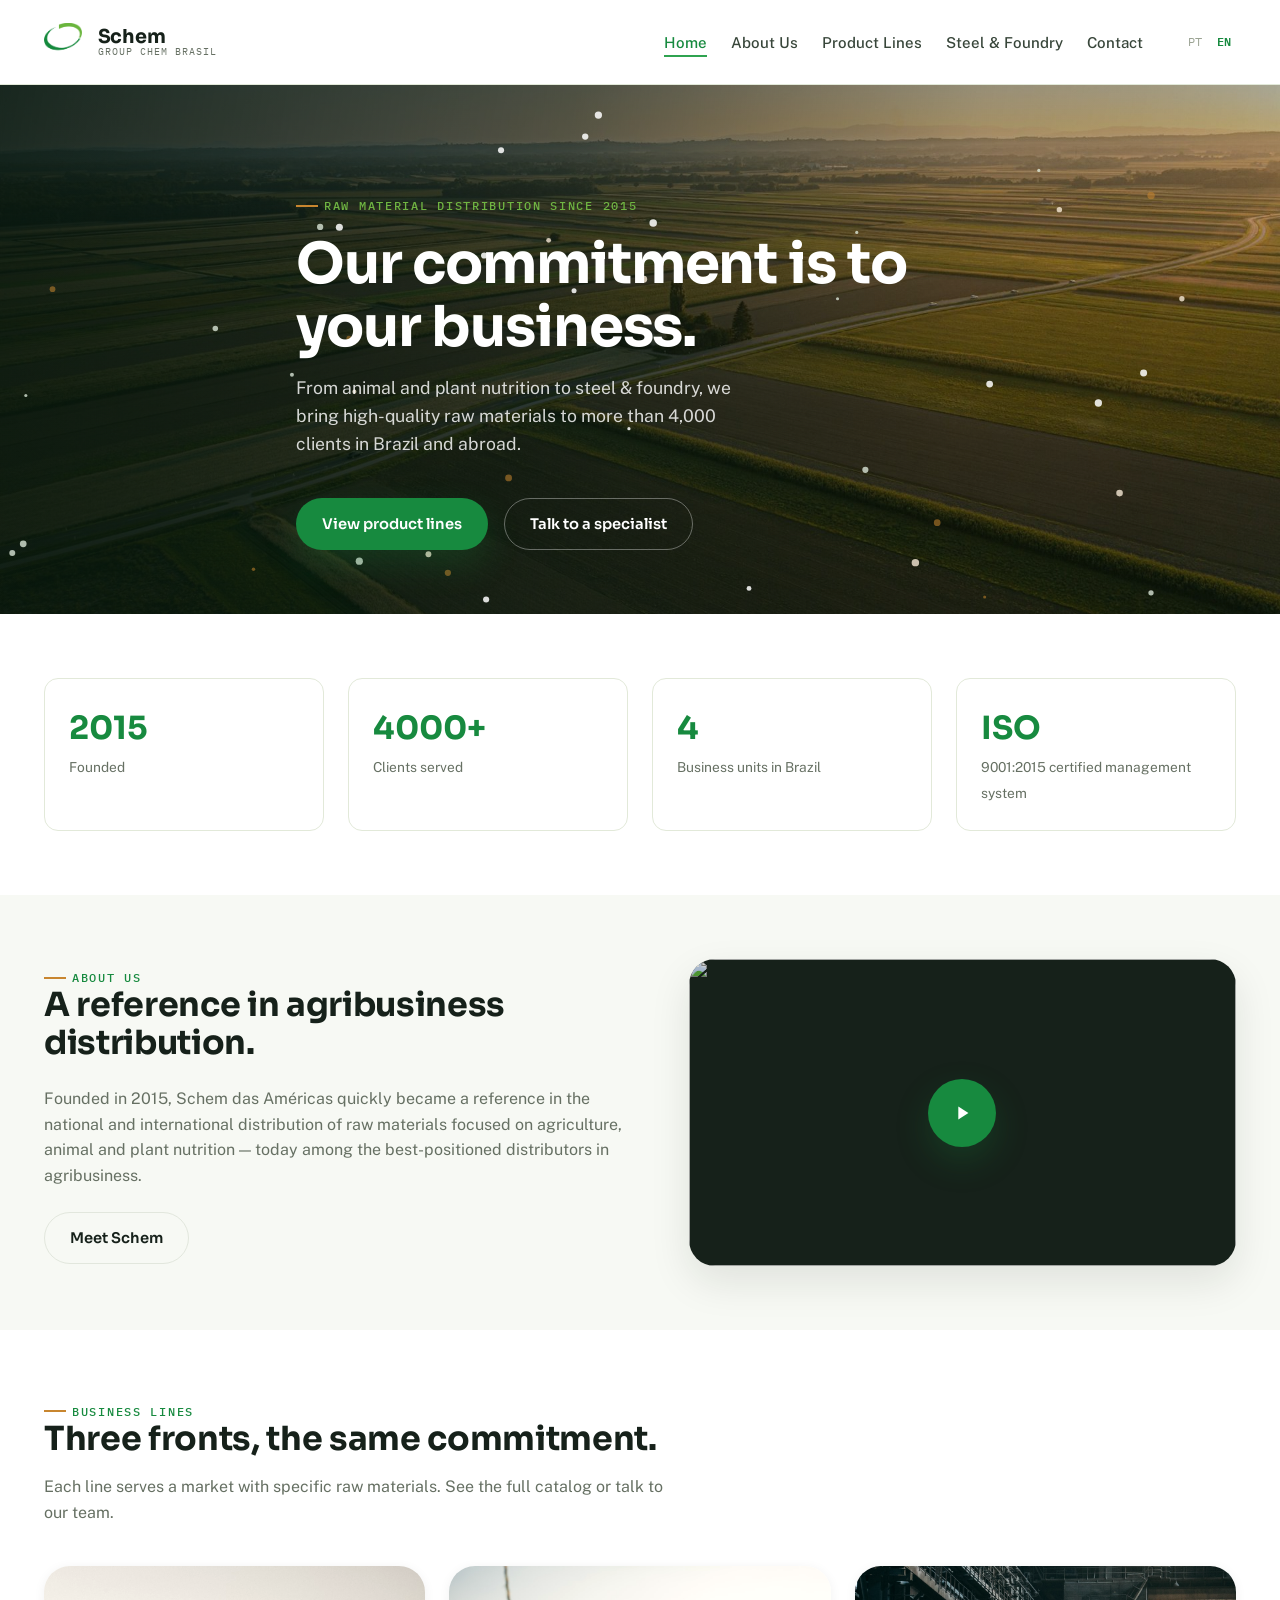
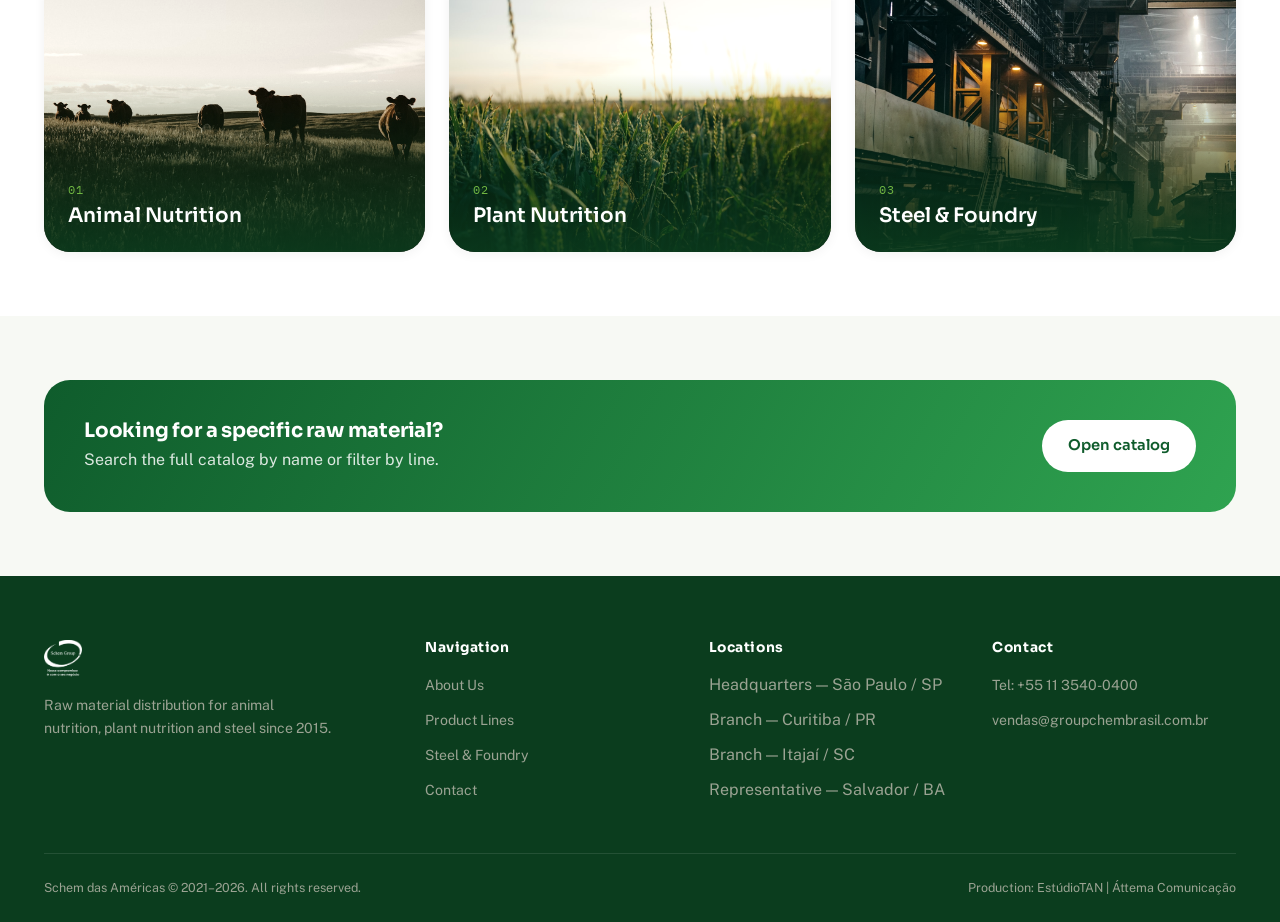
==== commit b9da8077: "Replace seed-particle hero with real aerial field photo + falling fertilizer overlay Applies across " ====
--- a/en/index.html
+++ b/en/index.html
@@ -58,7 +58,7 @@
       <p>From animal and plant nutrition to steel &amp; foundry, we bring high-quality raw materials to more than 4,000 clients in Brazil and abroad.</p>
       <div class="hero__actions">
         <a class="btn btn--green" href="produtos.html">View product lines</a>
-        <a class="btn btn--ghost" href="contato.html">Talk to a specialist</a>
+        <a class="btn btn--ghost-dark" href="contato.html">Talk to a specialist</a>
       </div>
     </div>
   </section>
--- a/assets/css/style.css
+++ b/assets/css/style.css
@@ -210,35 +210,40 @@
   .nav-toggle { display: block; }
 }
 
-/* ---- Hero (field/growth signature) ---- */
+/* ---- Hero (field photo + falling fertilizer signature) ---- */
 .hero {
   position: relative;
   overflow: hidden;
-  background: linear-gradient(180deg, var(--green-50) 0%, var(--paper-0) 78%);
+  background: #1a2f1c url("../img/hero-field.jpg") no-repeat center 52%;
+  background-size: cover;
   padding: var(--sp-6) 0 var(--sp-5);
 }
 .hero__field {
   position: absolute; inset: 0;
   background:
-    radial-gradient(560px 420px at 88% 6%, rgba(111, 181, 66, 0.16), transparent 70%),
-    radial-gradient(480px 360px at 4% 94%, rgba(200, 134, 47, 0.10), transparent 70%);
+    linear-gradient(100deg, rgba(8, 24, 13, 0.86) 0%, rgba(8, 24, 13, 0.58) 42%, rgba(8, 24, 13, 0.22) 72%, rgba(8, 24, 13, 0.1) 100%),
+    linear-gradient(180deg, rgba(8, 24, 13, 0.25) 0%, rgba(8, 24, 13, 0) 30%, rgba(8, 24, 13, 0.35) 100%);
   pointer-events: none;
 }
 .field-canvas { position: absolute; inset: 0; pointer-events: none; }
 .hero__content { position: relative; max-width: 46rem; }
-.hero__content p { font-size: 1.1rem; color: var(--ink-500); margin-top: var(--sp-2); max-width: 42ch; }
+.hero__content h1 { color: #fff; }
+.hero__content p { font-size: 1.1rem; color: rgba(255, 255, 255, 0.82); margin-top: var(--sp-2); max-width: 42ch; }
 .hero__actions { display: flex; gap: var(--sp-2); margin-top: var(--sp-4); flex-wrap: wrap; }
-.hero__kicker { margin-bottom: var(--sp-2); }
+.hero__kicker { margin-bottom: var(--sp-2); color: var(--green-400); }
+.hero__kicker::before { background: var(--earth-500); }
 
 .page-hero {
   position: relative; overflow: hidden;
-  background: linear-gradient(180deg, var(--green-50) 0%, var(--paper-0) 100%);
+  background: #1a2f1c url("../img/hero-field.jpg") no-repeat center 52%;
+  background-size: cover;
   padding: calc(var(--sp-6) - 1.5rem) 0 var(--sp-5);
 }
 .page-hero__content { position: relative; max-width: 44rem; }
-.breadcrumb { font-family: var(--font-mono); font-size: 0.78rem; color: var(--ink-300); display: block; margin-bottom: var(--sp-2); }
-.breadcrumb a { color: var(--ink-500); }
-.page-hero p { color: var(--ink-500); margin-top: var(--sp-2); max-width: 56ch; font-size: 1.02rem; }
+.page-hero__content h1 { color: #fff; }
+.breadcrumb { font-family: var(--font-mono); font-size: 0.78rem; color: rgba(255, 255, 255, 0.55); display: block; margin-bottom: var(--sp-2); }
+.breadcrumb a { color: rgba(255, 255, 255, 0.88); }
+.page-hero__content p { color: rgba(255, 255, 255, 0.85); margin-top: var(--sp-2); max-width: 56ch; font-size: 1.02rem; }
 
 /* ---- Sections ---- */
 .section { padding: var(--sp-5) 0; }
@@ -374,9 +379,29 @@
 
 .catalog-grid { display: grid; grid-template-columns: repeat(3, 1fr); gap: 0.7em; }
 .catalog-item {
-  padding: 0.9em 1.1em; border-radius: var(--radius-sm); background: var(--paper-50);
+  padding: 0.9em 1.1em 0.9em 1.3em; border-radius: var(--radius-sm); background: var(--paper-50);
   border: 1px solid var(--paper-200); font-size: 0.9rem; color: var(--ink-700);
   display: flex; align-items: center; justify-content: space-between; gap: 0.6em;
+  position: relative; overflow: hidden;
+  transition: background 0.2s var(--ease-out), border-color 0.2s var(--ease-out);
+}
+.catalog-item::before {
+  content: "";
+  position: absolute; left: 0; top: 0; bottom: 0; width: 3px;
+  background: var(--green-500);
+  transform: scaleY(0);
+  transform-origin: top;
+  transition: transform 0.3s var(--ease-out);
+}
+.catalog-item:hover {
+  background: var(--green-50);
+  border-color: var(--green-400);
+}
+.catalog-item:hover::before { transform: scaleY(1); }
+.catalog-item > span:first-child { transition: color 0.2s var(--ease-out); }
+.catalog-item:hover > span:first-child { color: var(--green-700); }
+@media (prefers-reduced-motion: reduce) {
+  .catalog-item, .catalog-item::before, .catalog-item > span:first-child { transition: none; }
 }
 .catalog-item span.tag {
   font-family: var(--font-mono); font-size: 0.66rem; color: var(--green-600);
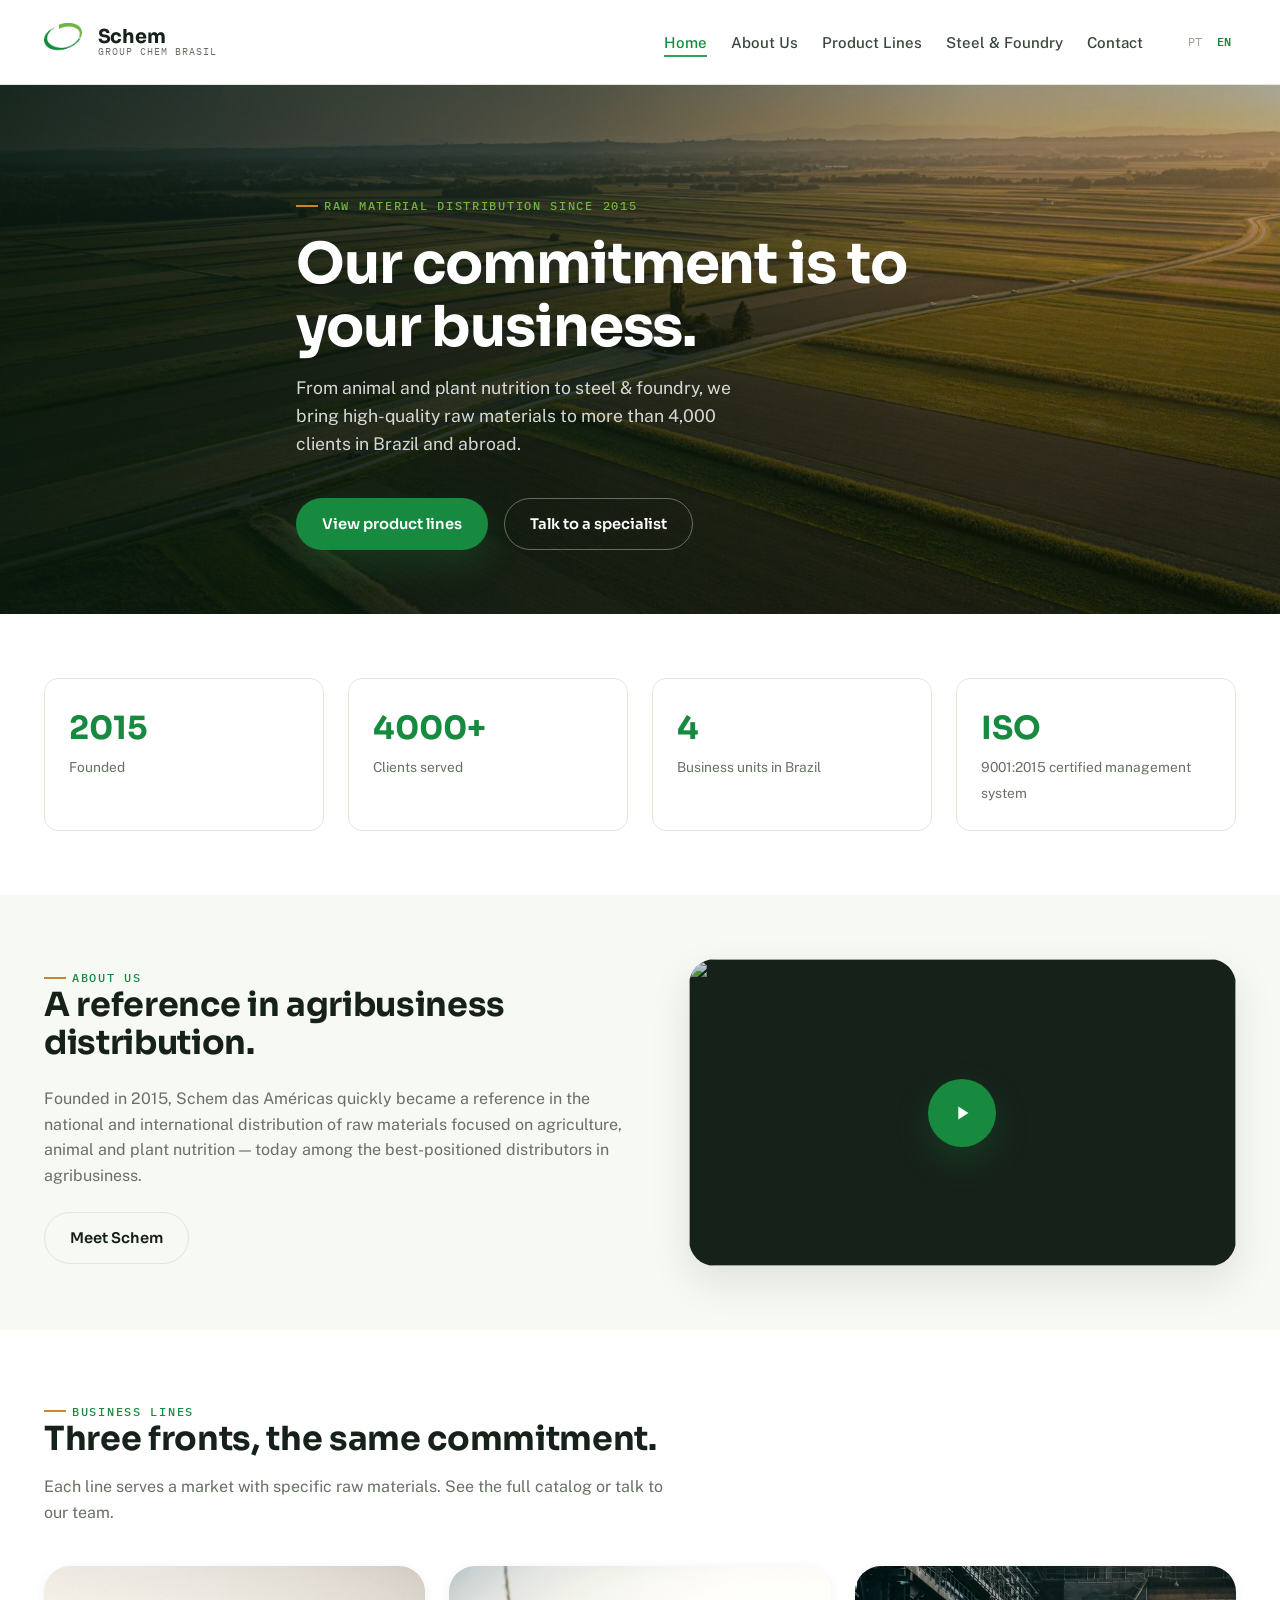
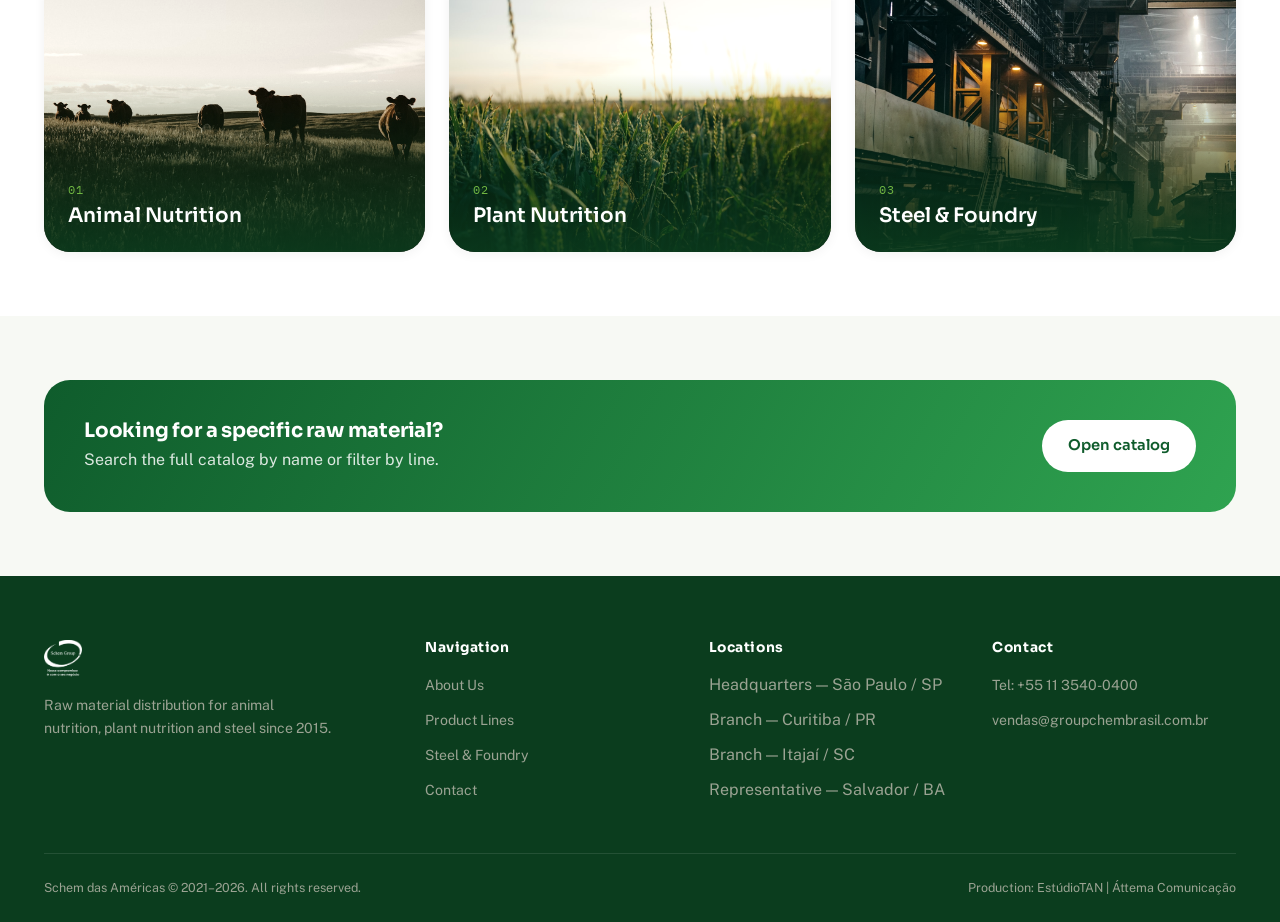
==== commit e4c8f442: "Replace falling-particle hero overlay with slow drone-zoom on the field photo The white granule part" ====
--- a/en/index.html
+++ b/en/index.html
@@ -50,7 +50,8 @@
 
 <main id="main">
 
-  <section class="hero" data-field>
+  <section class="hero">
+    <div class="hero__bg" aria-hidden="true"></div>
     <div class="hero__field" aria-hidden="true"></div>
     <div class="container hero__content">
       <span class="eyebrow hero__kicker">Raw material distribution since 2015</span>
--- a/assets/css/style.css
+++ b/assets/css/style.css
@@ -210,13 +210,23 @@
   .nav-toggle { display: block; }
 }
 
-/* ---- Hero (field photo + falling fertilizer signature) ---- */
+/* ---- Hero (aerial field photo, slow drone-zoom loop) ---- */
 .hero {
   position: relative;
   overflow: hidden;
-  background: #1a2f1c url("../img/hero-field.jpg") no-repeat center 52%;
+  background: #1a2f1c;
+  padding: var(--sp-6) 0 var(--sp-5);
+}
+.hero__bg {
+  position: absolute; inset: 0;
+  background: url("../img/hero-field.jpg") no-repeat center 52%;
   background-size: cover;
-  padding: var(--sp-6) 0 var(--sp-5);
+  animation: heroZoom 22s ease-in-out infinite alternate;
+  will-change: transform;
+}
+@keyframes heroZoom {
+  from { transform: scale(1); }
+  to { transform: scale(1.12); }
 }
 .hero__field {
   position: absolute; inset: 0;
@@ -225,7 +235,6 @@
     linear-gradient(180deg, rgba(8, 24, 13, 0.25) 0%, rgba(8, 24, 13, 0) 30%, rgba(8, 24, 13, 0.35) 100%);
   pointer-events: none;
 }
-.field-canvas { position: absolute; inset: 0; pointer-events: none; }
 .hero__content { position: relative; max-width: 46rem; }
 .hero__content h1 { color: #fff; }
 .hero__content p { font-size: 1.1rem; color: rgba(255, 255, 255, 0.82); margin-top: var(--sp-2); max-width: 42ch; }
@@ -235,8 +244,7 @@
 
 .page-hero {
   position: relative; overflow: hidden;
-  background: #1a2f1c url("../img/hero-field.jpg") no-repeat center 52%;
-  background-size: cover;
+  background: #1a2f1c;
   padding: calc(var(--sp-6) - 1.5rem) 0 var(--sp-5);
 }
 .page-hero__content { position: relative; max-width: 44rem; }
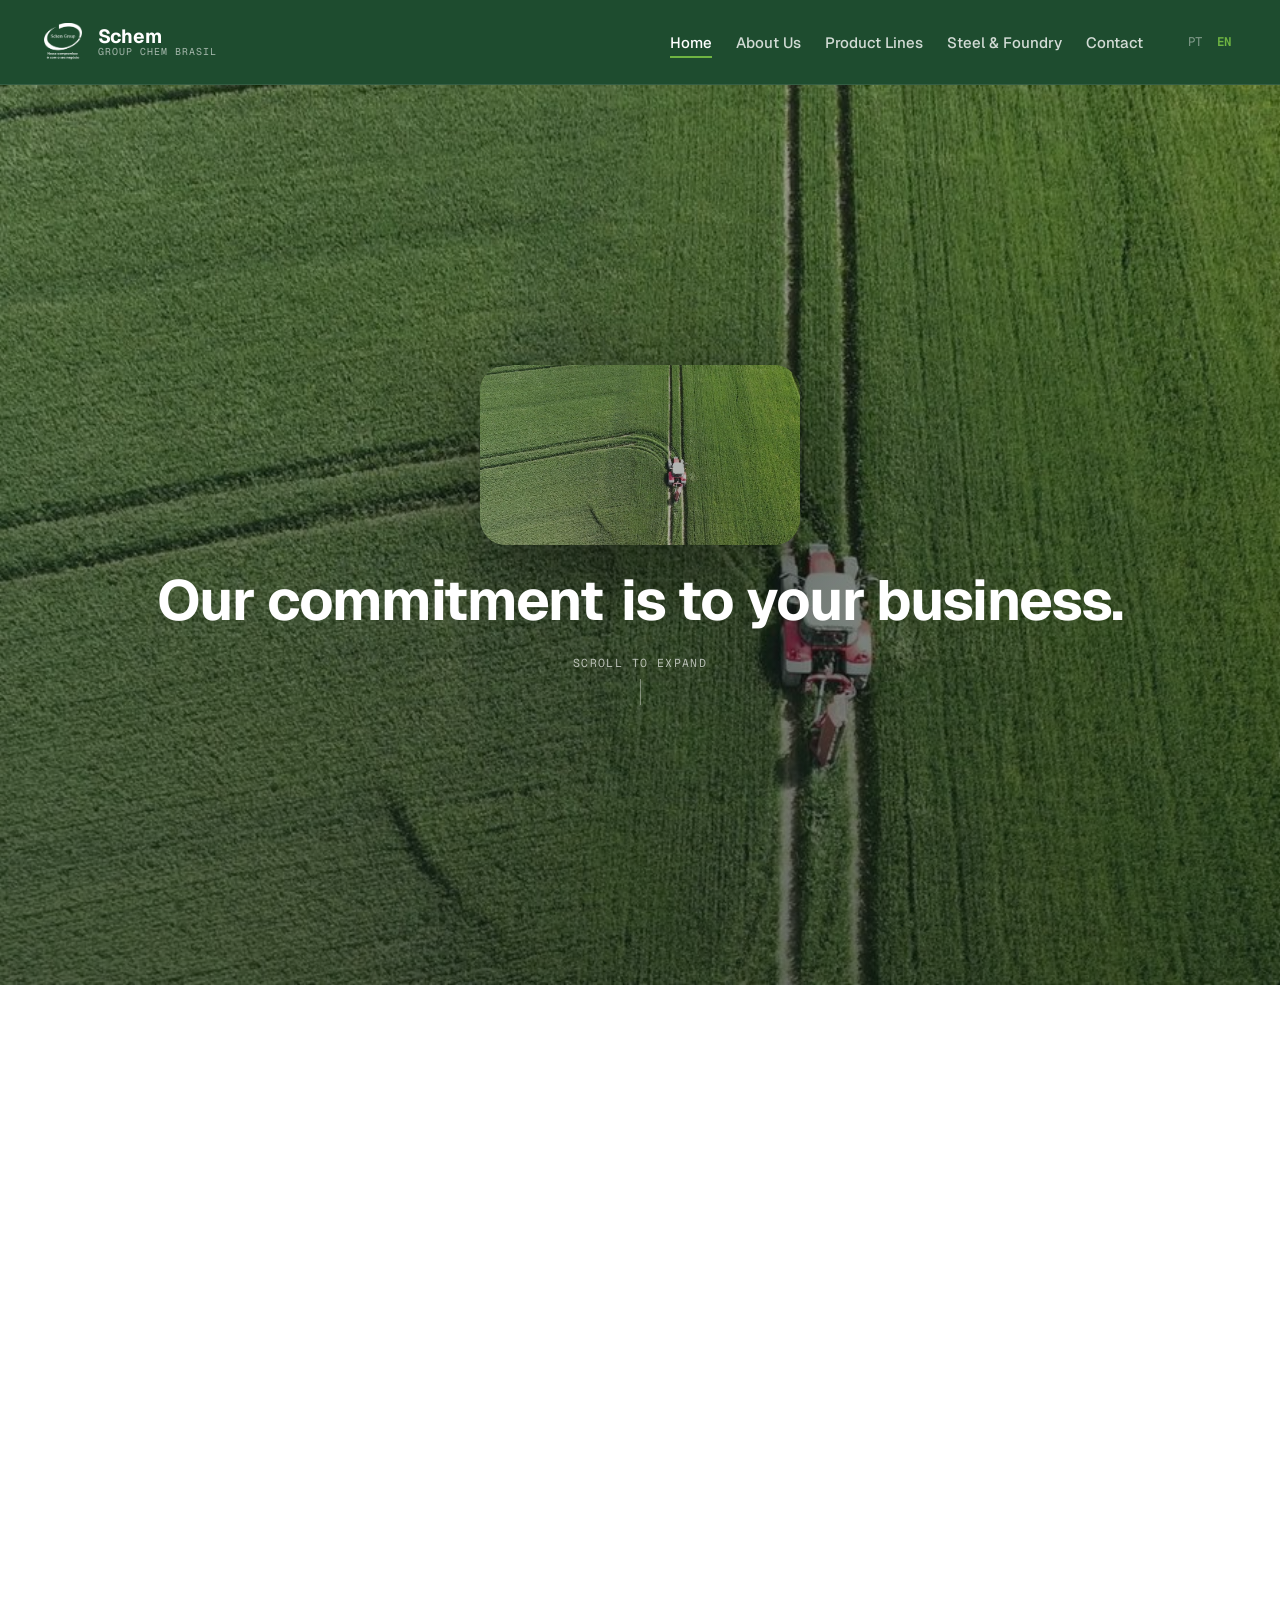
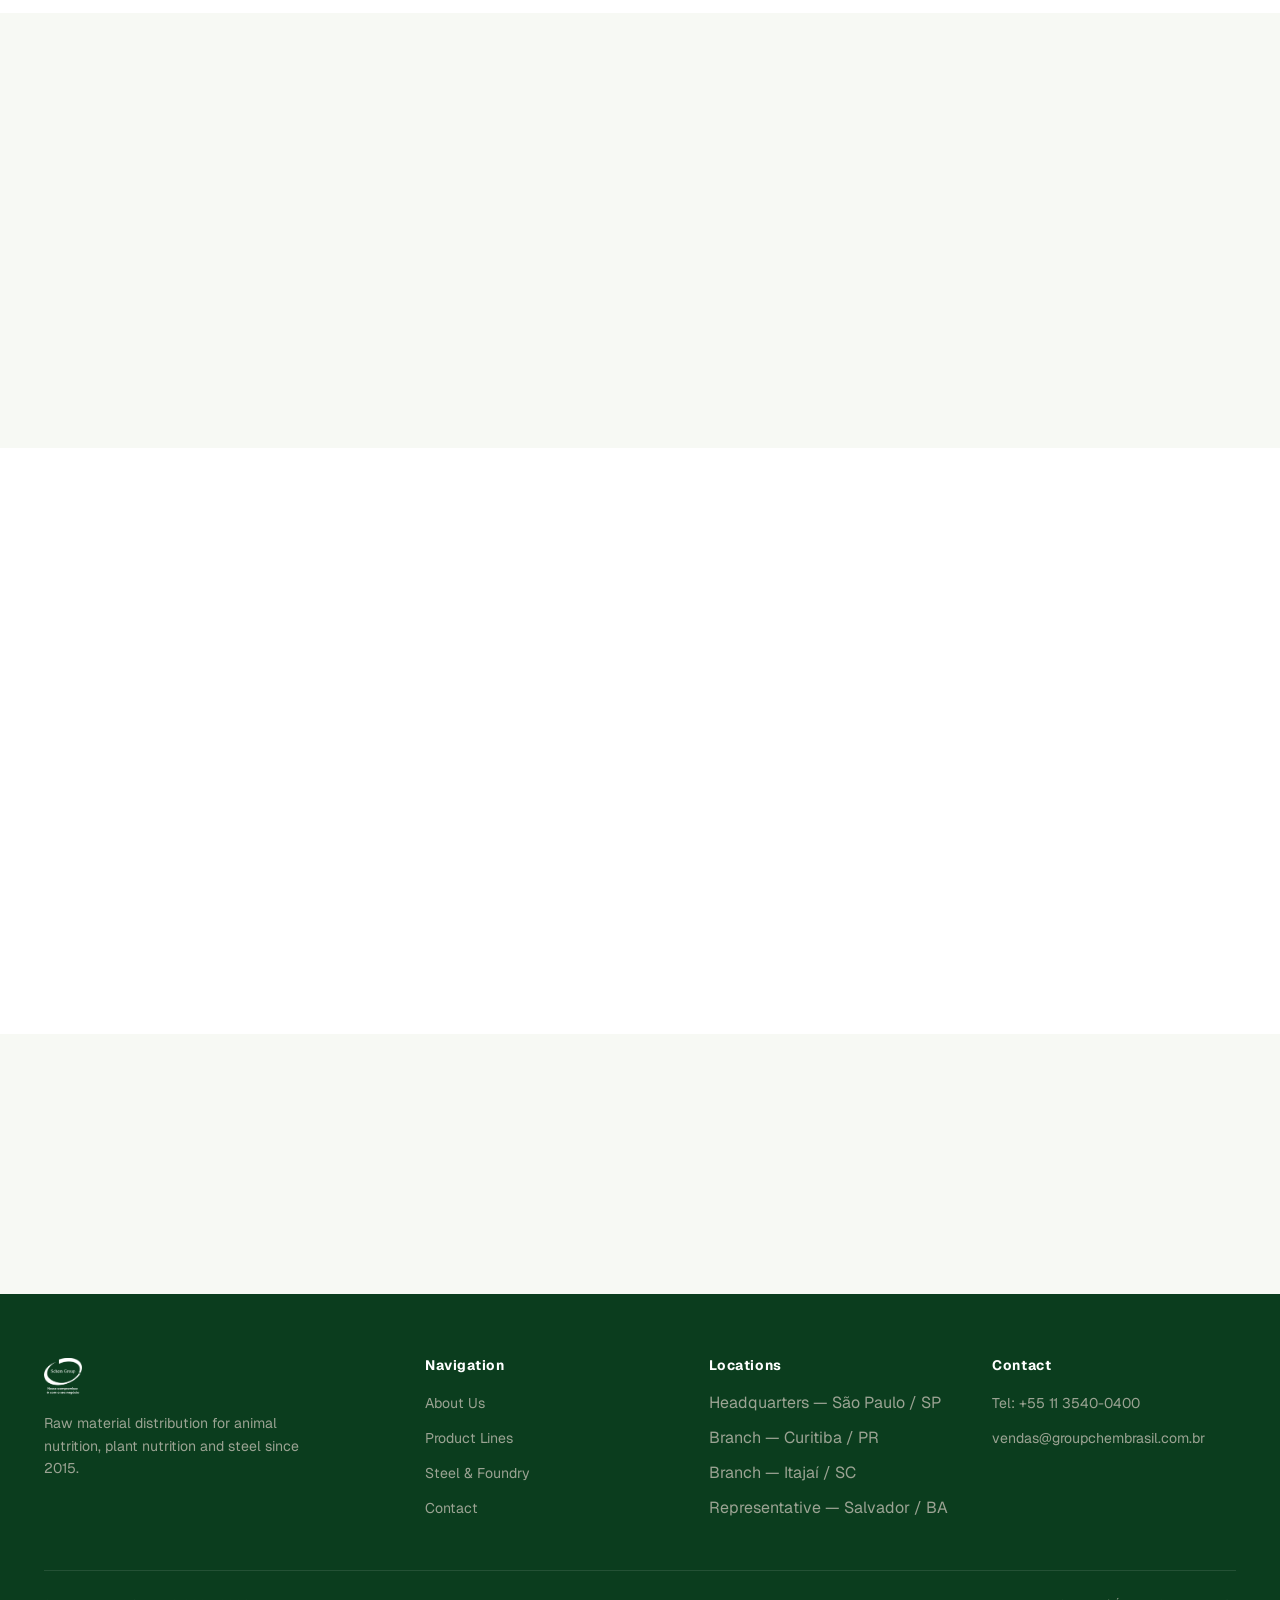
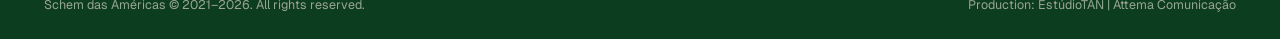
==== commit c88d29f2: "Rebrand to dark green + Geist, replace home hero with scroll-expand tractor video Visual identity: h" ====
--- a/en/index.html
+++ b/en/index.html
@@ -21,7 +21,7 @@
 <meta name="twitter:image" content="https://jgdini.github.io/schem-chemicals-site/assets/img/schem-icon.png">
 <link rel="preconnect" href="https://fonts.googleapis.com">
 <link rel="preconnect" href="https://fonts.gstatic.com" crossorigin>
-<link href="https://fonts.googleapis.com/css2?family=Public+Sans:wght@400;500;600;700&amp;family=Sora:wght@600;700;800&amp;family=IBM+Plex+Mono:wght@400;500&amp;display=swap" rel="stylesheet">
+<link href="https://fonts.googleapis.com/css2?family=Geist:wght@400;500;600;700;800&amp;family=Geist+Mono:wght@400;500&amp;display=swap" rel="stylesheet">
 <link rel="stylesheet" href="../assets/css/style.css">
 </head>
 <body>
@@ -50,16 +50,29 @@
 
 <main id="main">
 
-  <section class="hero">
-    <div class="hero__bg" aria-hidden="true"></div>
-    <div class="hero__field" aria-hidden="true"></div>
-    <div class="container hero__content">
-      <span class="eyebrow hero__kicker">Raw material distribution since 2015</span>
-      <h1>Our commitment is to your business.</h1>
-      <p>From animal and plant nutrition to steel &amp; foundry, we bring high-quality raw materials to more than 4,000 clients in Brazil and abroad.</p>
+  <section class="hero-expand" data-hero-expand>
+    <div class="hero-expand__bg" aria-hidden="true"></div>
+    <div class="hero-expand__stage">
+      <div class="hero-expand__media" data-hero-media>
+        <video class="hero-expand__video" src="../assets/video/hero-tractor.mp4" poster="../assets/img/hero-tractor-poster.jpg" autoplay muted loop playsinline preload="auto" disablepictureinpicture disableremoteplayback></video>
+        <div class="hero-expand__media-scrim" aria-hidden="true"></div>
+      </div>
+      <h1 class="hero-expand__title">
+        <span class="hero-expand__word hero-expand__word--left">Our commitment</span>
+        <span class="hero-expand__word hero-expand__word--right">is to your business.</span>
+      </h1>
+      <span class="hero-expand__hint" aria-hidden="true">Scroll to expand</span>
+    </div>
+  </section>
+
+  <section class="section hero-expand__content" data-hero-expand-content>
+    <noscript><style>.hero-expand__content{opacity:1;}</style></noscript>
+    <div class="container" style="max-width: 46rem;">
+      <span class="eyebrow">Raw material distribution since 2015</span>
+      <p style="color: var(--ink-500); margin-top: var(--sp-2); font-size: 1.1rem; max-width: 46ch;">From animal and plant nutrition to steel &amp; foundry, we bring high-quality raw materials to more than 4,000 clients in Brazil and abroad.</p>
       <div class="hero__actions">
         <a class="btn btn--green" href="produtos.html">View product lines</a>
-        <a class="btn btn--ghost-dark" href="contato.html">Talk to a specialist</a>
+        <a class="btn btn--ghost" href="contato.html">Talk to a specialist</a>
       </div>
     </div>
   </section>
@@ -179,5 +192,6 @@
 </footer>
 
 <script src="../assets/js/main.js"></script>
+<script src="../assets/js/hero-expand.js"></script>
 </body>
 </html>
--- a/assets/css/style.css
+++ b/assets/css/style.css
@@ -31,9 +31,9 @@
   --paper-100: #eef2e7;
   --paper-200: #e2e9d9;
 
-  --font-display: "Sora", "Arial", sans-serif;
-  --font-body: "Public Sans", "Verdana", sans-serif;
-  --font-mono: "IBM Plex Mono", monospace;
+  --font-display: "Geist", "Arial", sans-serif;
+  --font-body: "Geist", "Verdana", sans-serif;
+  --font-mono: "Geist Mono", monospace;
 
   --fs-h1: clamp(2.4rem, 4.4vw, 4rem);
   --fs-h2: clamp(1.7rem, 2.6vw, 2.4rem);
@@ -151,41 +151,41 @@
 /* ---- Header ---- */
 .site-header {
   position: sticky; top: 0; z-index: 100;
-  background: rgba(255, 255, 255, 0.88);
+  background: rgba(11, 61, 30, 0.92);
   backdrop-filter: blur(14px);
-  border-bottom: 1px solid var(--paper-200);
+  border-bottom: 1px solid rgba(255, 255, 255, 0.1);
 }
 .site-header .container {
   display: flex; align-items: center; justify-content: space-between;
   height: 84px;
 }
 .brand { display: flex; align-items: center; gap: var(--sp-2); }
-.brand__icon { height: 38px; width: auto; }
+.brand__icon { height: 38px; width: auto; filter: brightness(0) invert(1); }
 .brand__name { display: flex; flex-direction: column; line-height: 1.05; }
-.brand__name strong { font-family: var(--font-display); font-size: 1.2rem; color: var(--ink-900); font-weight: 700; letter-spacing: -0.01em; }
-.brand__name span { font-family: var(--font-mono); font-size: 0.62rem; letter-spacing: 0.1em; color: var(--ink-500); text-transform: uppercase; }
+.brand__name strong { font-family: var(--font-display); font-size: 1.2rem; color: #fff; font-weight: 700; letter-spacing: -0.01em; }
+.brand__name span { font-family: var(--font-mono); font-size: 0.62rem; letter-spacing: 0.1em; color: rgba(255, 255, 255, 0.6); text-transform: uppercase; }
 .main-nav { display: flex; align-items: center; gap: var(--sp-4); }
 .main-nav__links { display: flex; gap: var(--sp-3); }
 .main-nav__links a {
-  color: var(--ink-700); font-weight: 500; font-size: 0.94rem;
+  color: rgba(255, 255, 255, 0.8); font-weight: 500; font-size: 0.94rem;
   position: relative; padding: 0.3em 0;
 }
 .main-nav__links a::after {
   content: ""; position: absolute; left: 0; right: 100%; bottom: -2px; height: 2px;
-  background: var(--green-500); transition: right 0.25s var(--ease-out);
+  background: var(--green-400); transition: right 0.25s var(--ease-out);
 }
 .main-nav__links a:hover::after, .main-nav__links a.is-active::after { right: 0; }
-.main-nav__links a.is-active { color: var(--green-600); }
+.main-nav__links a.is-active { color: #fff; }
 .nav-lang { display: flex; gap: 0.4em; font-family: var(--font-mono); font-size: 0.78rem; }
-.nav-lang a { color: var(--ink-300); padding: 0.2em 0.4em; }
-.nav-lang a.is-active { color: var(--green-600); font-weight: 600; }
+.nav-lang a { color: rgba(255, 255, 255, 0.45); padding: 0.2em 0.4em; }
+.nav-lang a.is-active { color: var(--green-400); font-weight: 600; }
 .nav-toggle {
   display: none; width: 42px; height: 42px; border-radius: var(--radius-sm);
-  border: 1px solid var(--paper-200); background: #fff; cursor: pointer;
+  border: 1px solid rgba(255, 255, 255, 0.25); background: transparent; cursor: pointer;
   position: relative;
 }
 .nav-toggle span, .nav-toggle::before, .nav-toggle::after {
-  content: ""; position: absolute; left: 11px; right: 11px; height: 2px; background: var(--ink-900);
+  content: ""; position: absolute; left: 11px; right: 11px; height: 2px; background: #fff;
   transition: transform 0.25s var(--ease-out), opacity 0.25s var(--ease-out);
 }
 .nav-toggle::before { top: 15px; }
@@ -199,7 +199,7 @@
   .main-nav__links, .nav-lang { display: none; }
   .site-header.is-open .main-nav {
     position: absolute; top: 84px; left: 0; right: 0;
-    background: #fff; border-bottom: 1px solid var(--paper-200);
+    background: var(--green-800); border-bottom: 1px solid rgba(255, 255, 255, 0.1);
     flex-direction: column; align-items: flex-start; padding: var(--sp-3);
     box-shadow: var(--shadow-md);
   }
@@ -210,29 +210,29 @@
   .nav-toggle { display: block; }
 }
 
-/* ---- Hero (aerial field photo, slow drone-zoom loop) ---- */
+/* ---- Hero (aerial field photo, drone-zoom loop) ---- */
 .hero {
   position: relative;
   overflow: hidden;
-  background: #1a2f1c;
+  background: var(--green-800);
   padding: var(--sp-6) 0 var(--sp-5);
 }
 .hero__bg {
   position: absolute; inset: 0;
   background: url("../img/hero-field.jpg") no-repeat center 52%;
   background-size: cover;
-  animation: heroZoom 22s ease-in-out infinite alternate;
+  animation: heroZoom 9s ease-in-out infinite alternate;
   will-change: transform;
 }
 @keyframes heroZoom {
   from { transform: scale(1); }
-  to { transform: scale(1.12); }
+  to { transform: scale(1.16); }
 }
 .hero__field {
   position: absolute; inset: 0;
   background:
-    linear-gradient(100deg, rgba(8, 24, 13, 0.86) 0%, rgba(8, 24, 13, 0.58) 42%, rgba(8, 24, 13, 0.22) 72%, rgba(8, 24, 13, 0.1) 100%),
-    linear-gradient(180deg, rgba(8, 24, 13, 0.25) 0%, rgba(8, 24, 13, 0) 30%, rgba(8, 24, 13, 0.35) 100%);
+    linear-gradient(100deg, rgba(11, 61, 30, 0.88) 0%, rgba(11, 61, 30, 0.62) 42%, rgba(11, 61, 30, 0.26) 72%, rgba(11, 61, 30, 0.12) 100%),
+    linear-gradient(180deg, rgba(9, 45, 22, 0.3) 0%, rgba(9, 45, 22, 0) 30%, rgba(9, 45, 22, 0.4) 100%);
   pointer-events: none;
 }
 .hero__content { position: relative; max-width: 46rem; }
@@ -244,7 +244,7 @@
 
 .page-hero {
   position: relative; overflow: hidden;
-  background: #1a2f1c;
+  background: var(--green-800);
   padding: calc(var(--sp-6) - 1.5rem) 0 var(--sp-5);
 }
 .page-hero__content { position: relative; max-width: 44rem; }
@@ -252,6 +252,79 @@
 .breadcrumb { font-family: var(--font-mono); font-size: 0.78rem; color: rgba(255, 255, 255, 0.55); display: block; margin-bottom: var(--sp-2); }
 .breadcrumb a { color: rgba(255, 255, 255, 0.88); }
 .page-hero__content p { color: rgba(255, 255, 255, 0.85); margin-top: var(--sp-2); max-width: 56ch; font-size: 1.02rem; }
+
+/* ---- Hero expand (home only: scroll-driven video reveal) ---- */
+.hero-expand {
+  position: relative;
+  min-height: 100vh; min-height: 100dvh;
+  overflow: hidden;
+  background: var(--green-800);
+  display: flex; align-items: center; justify-content: center;
+}
+.hero-expand__bg {
+  position: absolute; inset: 0;
+  background: url("../img/hero-tractor-poster.jpg") no-repeat center;
+  background-size: cover;
+  transition: opacity 0.1s linear;
+}
+.hero-expand__bg::after {
+  content: ""; position: absolute; inset: 0;
+  background: linear-gradient(180deg, rgba(8, 24, 13, 0.35) 0%, rgba(8, 24, 13, 0.6) 100%);
+}
+.hero-expand__stage {
+  position: relative; z-index: 1;
+  width: 100%; height: 100%;
+  display: flex; flex-direction: column; align-items: center; justify-content: center;
+  gap: var(--sp-3);
+  padding: var(--sp-4) var(--sp-3) 7rem;
+}
+.hero-expand__media {
+  position: relative;
+  width: 320px;
+  aspect-ratio: 16 / 9;
+  max-width: 94vw;
+  border-radius: var(--radius-lg);
+  overflow: hidden;
+  box-shadow: 0 30px 90px rgba(0, 0, 0, 0.45);
+  will-change: width;
+}
+.hero-expand__video { width: 100%; height: 100%; object-fit: cover; display: block; }
+.hero-expand__media-scrim { position: absolute; inset: 0; background: rgba(8, 24, 13, 0.25); pointer-events: none; }
+.hero-expand__title {
+  position: relative; z-index: 1;
+  display: flex; flex-wrap: wrap; gap: 0.32em; justify-content: center;
+  color: #fff; text-align: center;
+  font-size: var(--fs-h1); font-family: var(--font-display); font-weight: 700; letter-spacing: -0.02em;
+  margin: 0;
+}
+.hero-expand__word { display: inline-block; }
+.hero-expand__hint {
+  position: absolute; bottom: var(--sp-4); left: 50%; transform: translateX(-50%);
+  display: flex; flex-direction: column; align-items: center; gap: 0.5em;
+  color: rgba(255, 255, 255, 0.65); font-family: var(--font-mono); font-size: 0.72rem;
+  letter-spacing: 0.12em; text-transform: uppercase;
+  transition: opacity 0.3s var(--ease-out);
+}
+.hero-expand__hint::after {
+  content: ""; width: 1px; height: 26px; background: rgba(255, 255, 255, 0.4);
+  animation: heroHintPulse 1.6s ease-in-out infinite;
+}
+@keyframes heroHintPulse {
+  0%, 100% { opacity: 0.25; transform: scaleY(0.6); }
+  50% { opacity: 1; transform: scaleY(1); }
+}
+.hero-expand.is-expanded .hero-expand__hint { opacity: 0; pointer-events: none; }
+
+.hero-expand__content { opacity: 0; transition: opacity 0.6s var(--ease-out); }
+.hero-expand__content.is-visible { opacity: 1; }
+
+@media (max-width: 760px) {
+  .hero-expand__title { font-size: clamp(1.7rem, 7.5vw, 2.5rem); }
+}
+@media (prefers-reduced-motion: reduce) {
+  .hero-expand__word { transform: none !important; }
+  .hero-expand__hint { display: none; }
+}
 
 /* ---- Sections ---- */
 .section { padding: var(--sp-5) 0; }
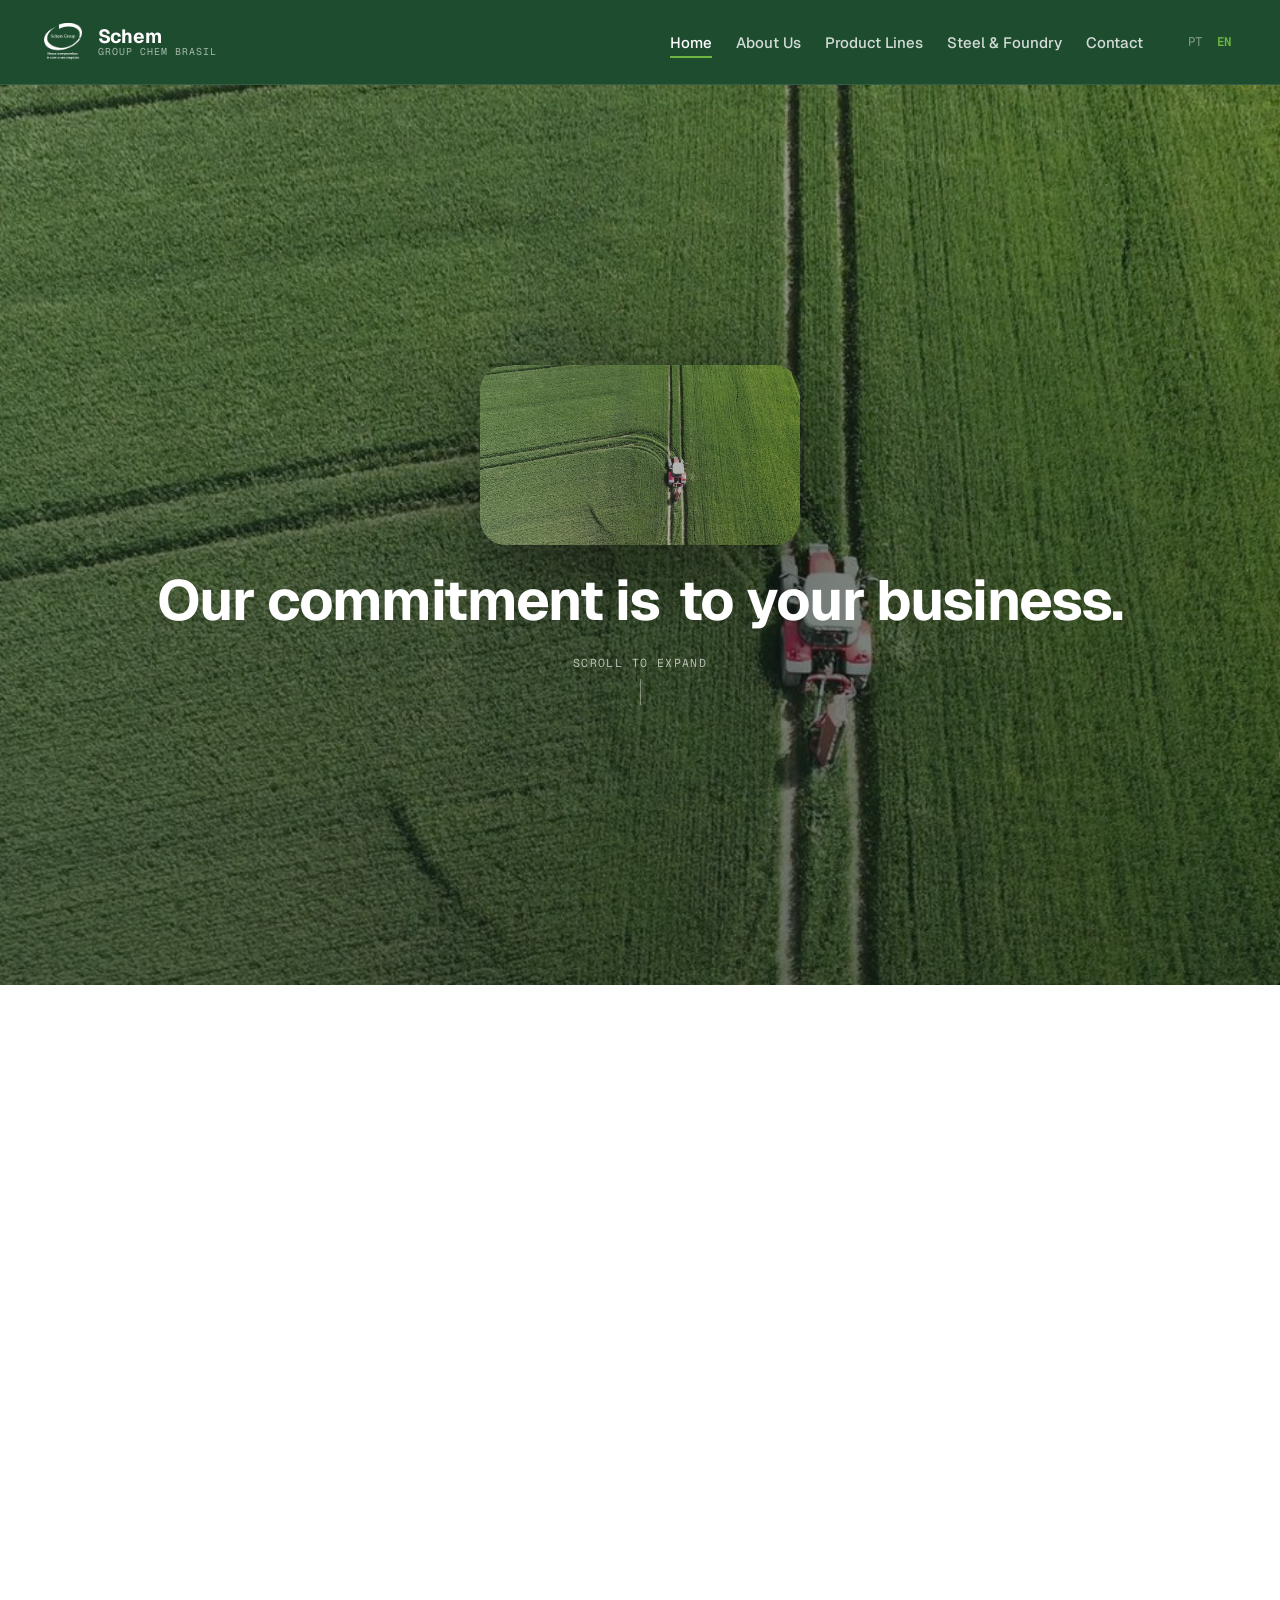
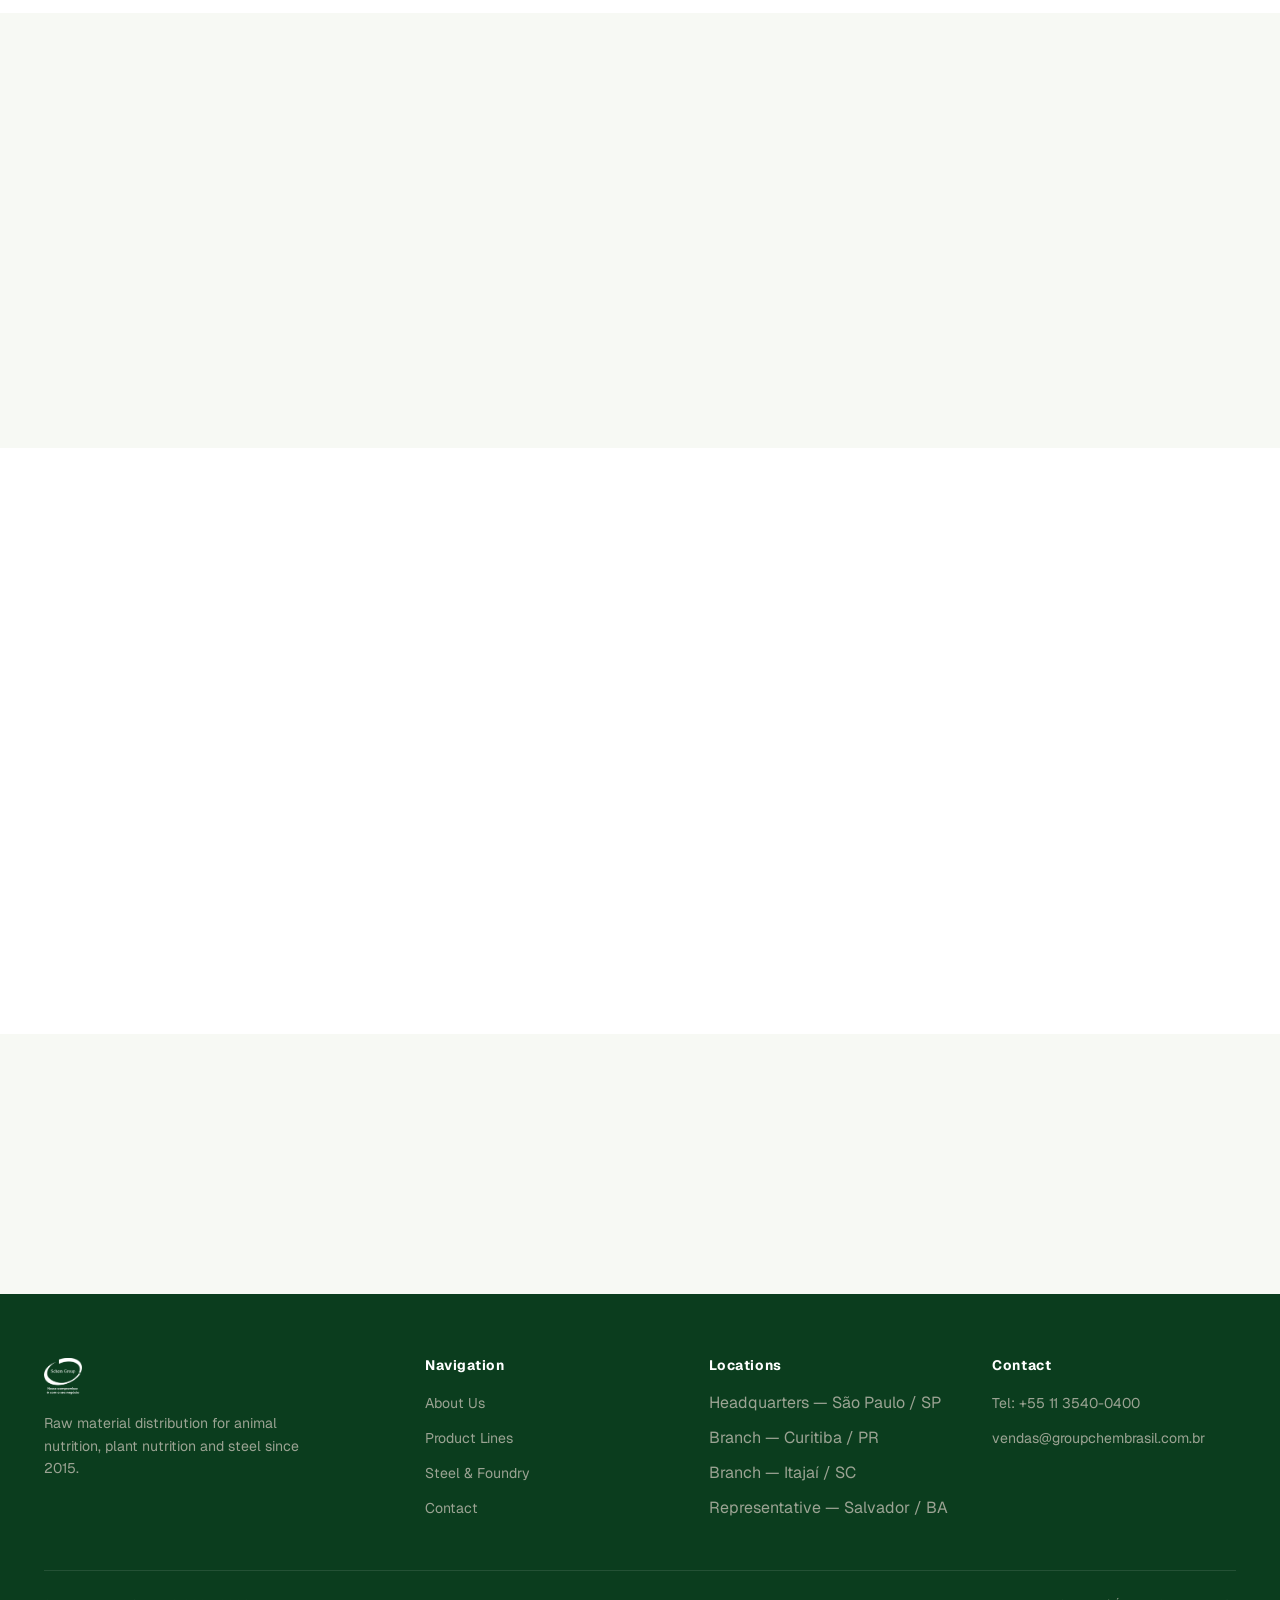
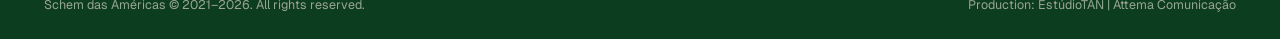
==== commit 186774d6: "Move hero title split point after the linking verb "Nosso compromisso" / "é com o seu negócio." read" ====
--- a/en/index.html
+++ b/en/index.html
@@ -58,8 +58,8 @@
         <div class="hero-expand__media-scrim" aria-hidden="true"></div>
       </div>
       <h1 class="hero-expand__title">
-        <span class="hero-expand__word hero-expand__word--left">Our commitment</span>
-        <span class="hero-expand__word hero-expand__word--right">is to your business.</span>
+        <span class="hero-expand__word hero-expand__word--left">Our commitment is</span>
+        <span class="hero-expand__word hero-expand__word--right">to your business.</span>
       </h1>
       <span class="hero-expand__hint" aria-hidden="true">Scroll to expand</span>
     </div>
--- a/assets/css/style.css
+++ b/assets/css/style.css
@@ -283,6 +283,7 @@
   width: 320px;
   aspect-ratio: 16 / 9;
   max-width: 94vw;
+  max-height: 52vh;
   border-radius: var(--radius-lg);
   overflow: hidden;
   box-shadow: 0 30px 90px rgba(0, 0, 0, 0.45);
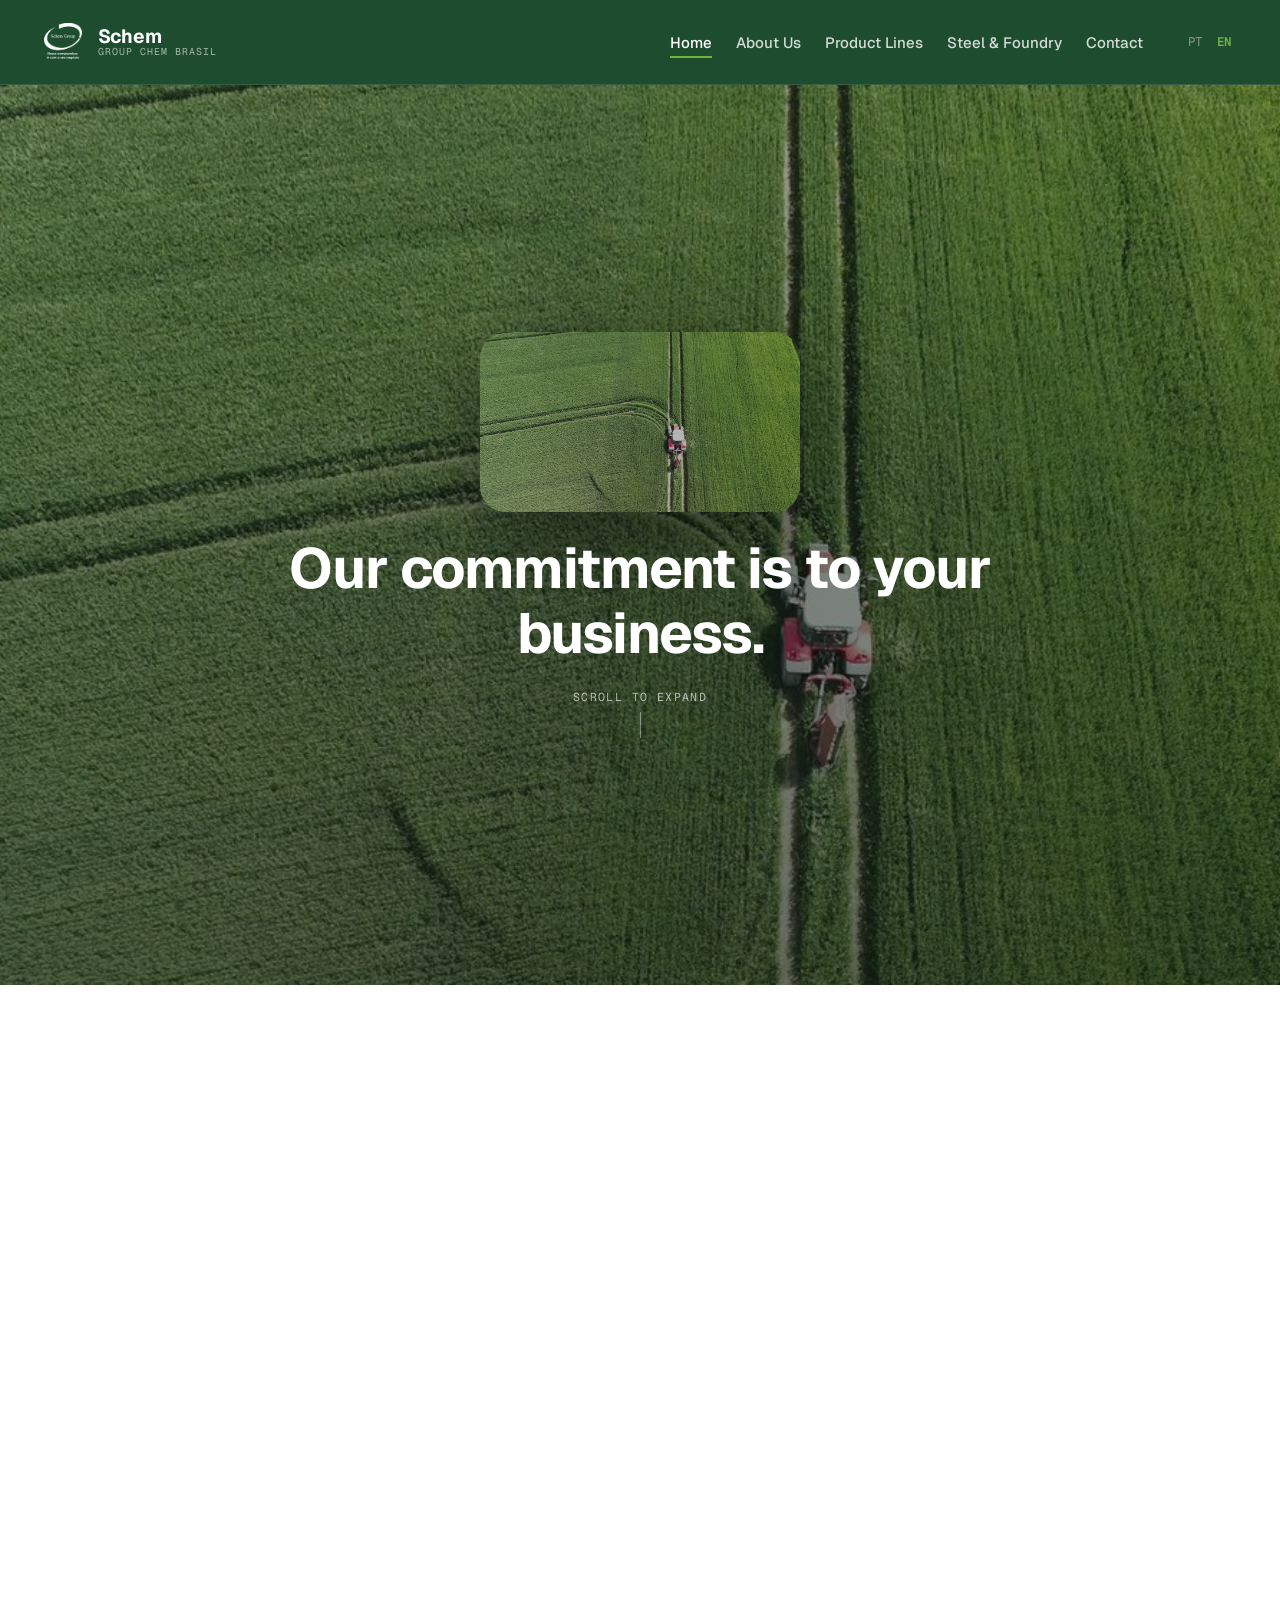
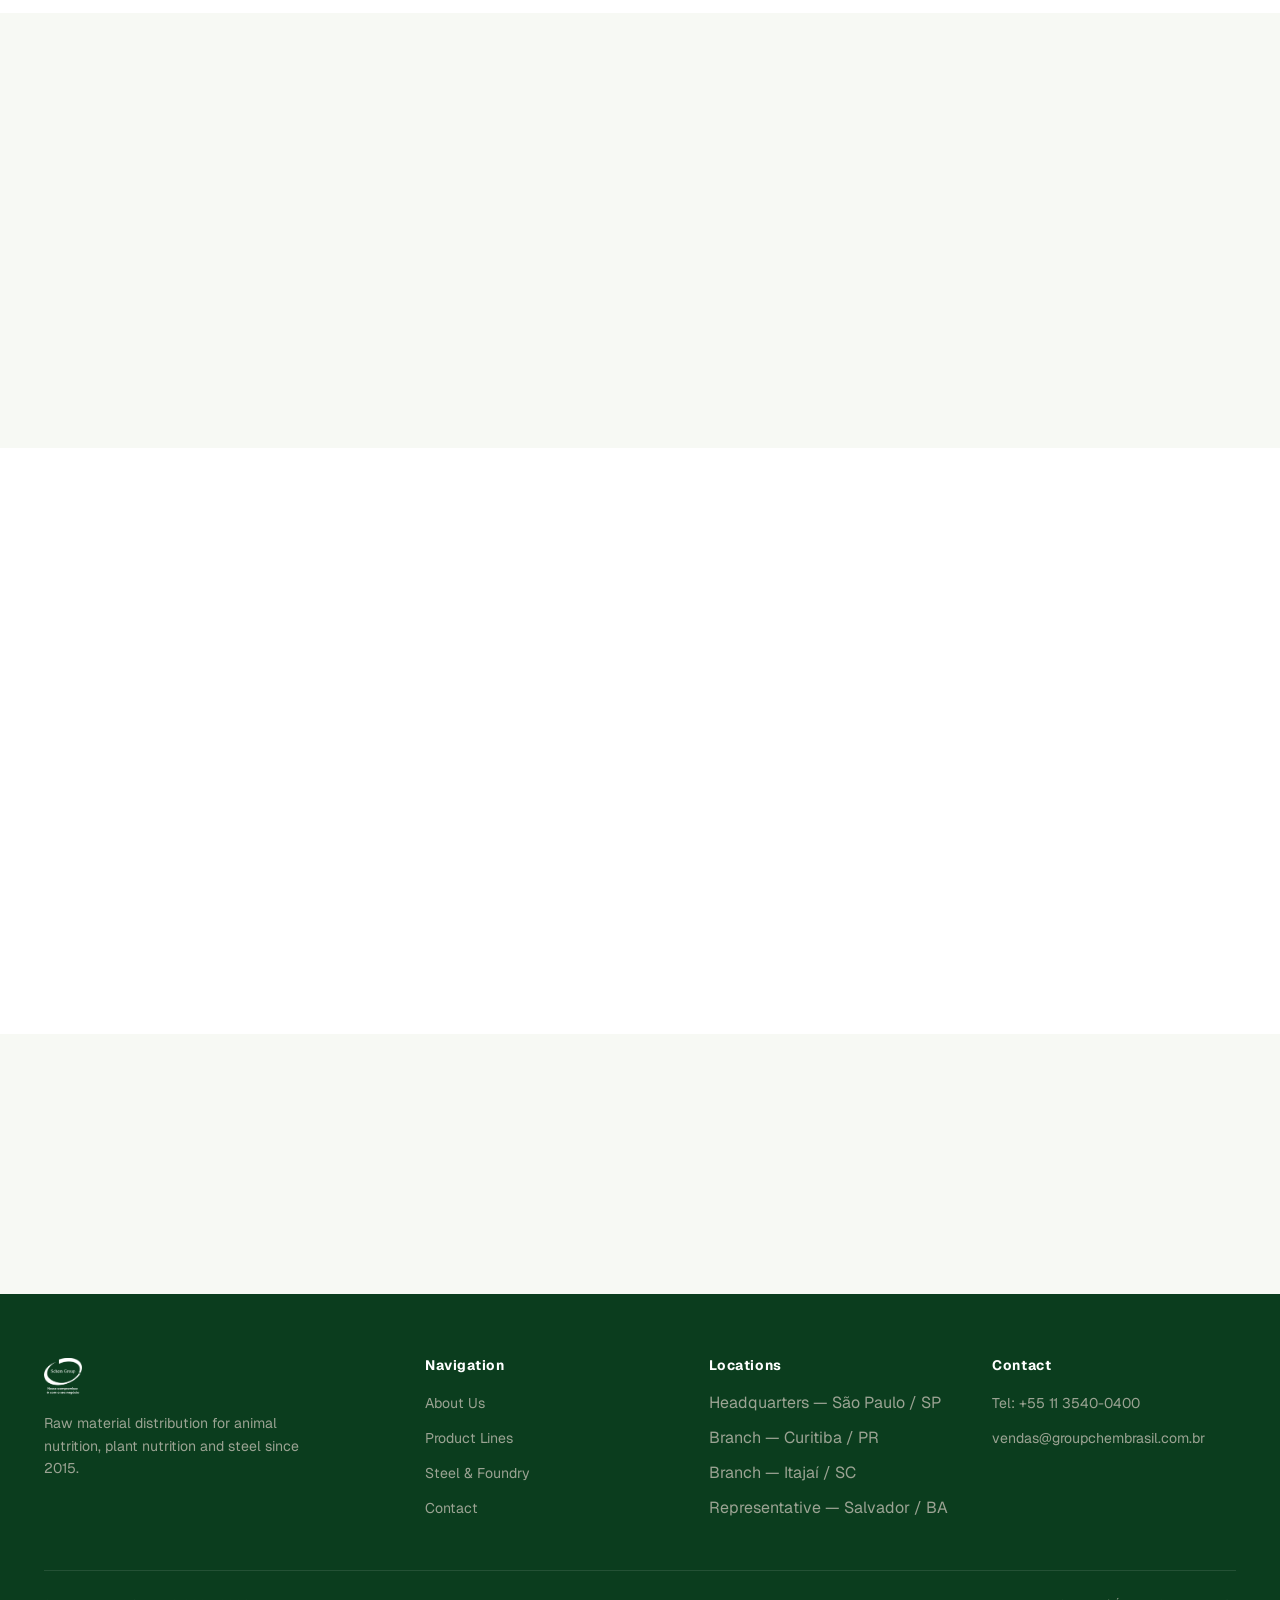
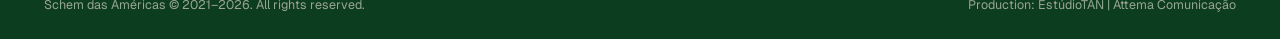
==== commit 9788e8f1: "Stop splitting the hero title apart on scroll The sliding-halves effect kept reading as a broken sen" ====
--- a/en/index.html
+++ b/en/index.html
@@ -57,10 +57,7 @@
         <video class="hero-expand__video" src="../assets/video/hero-tractor.mp4" poster="../assets/img/hero-tractor-poster.jpg" autoplay muted loop playsinline preload="auto" disablepictureinpicture disableremoteplayback></video>
         <div class="hero-expand__media-scrim" aria-hidden="true"></div>
       </div>
-      <h1 class="hero-expand__title">
-        <span class="hero-expand__word hero-expand__word--left">Our commitment is</span>
-        <span class="hero-expand__word hero-expand__word--right">to your business.</span>
-      </h1>
+      <h1 class="hero-expand__title">Our commitment is to your business.</h1>
       <span class="hero-expand__hint" aria-hidden="true">Scroll to expand</span>
     </div>
   </section>
--- a/assets/css/style.css
+++ b/assets/css/style.css
@@ -293,12 +293,12 @@
 .hero-expand__media-scrim { position: absolute; inset: 0; background: rgba(8, 24, 13, 0.25); pointer-events: none; }
 .hero-expand__title {
   position: relative; z-index: 1;
-  display: flex; flex-wrap: wrap; gap: 0.32em; justify-content: center;
+  max-width: 22ch;
   color: #fff; text-align: center;
   font-size: var(--fs-h1); font-family: var(--font-display); font-weight: 700; letter-spacing: -0.02em;
+  line-height: 1.15;
   margin: 0;
 }
-.hero-expand__word { display: inline-block; }
 .hero-expand__hint {
   position: absolute; bottom: var(--sp-4); left: 50%; transform: translateX(-50%);
   display: flex; flex-direction: column; align-items: center; gap: 0.5em;
@@ -323,7 +323,6 @@
   .hero-expand__title { font-size: clamp(1.7rem, 7.5vw, 2.5rem); }
 }
 @media (prefers-reduced-motion: reduce) {
-  .hero-expand__word { transform: none !important; }
   .hero-expand__hint { display: none; }
 }
 
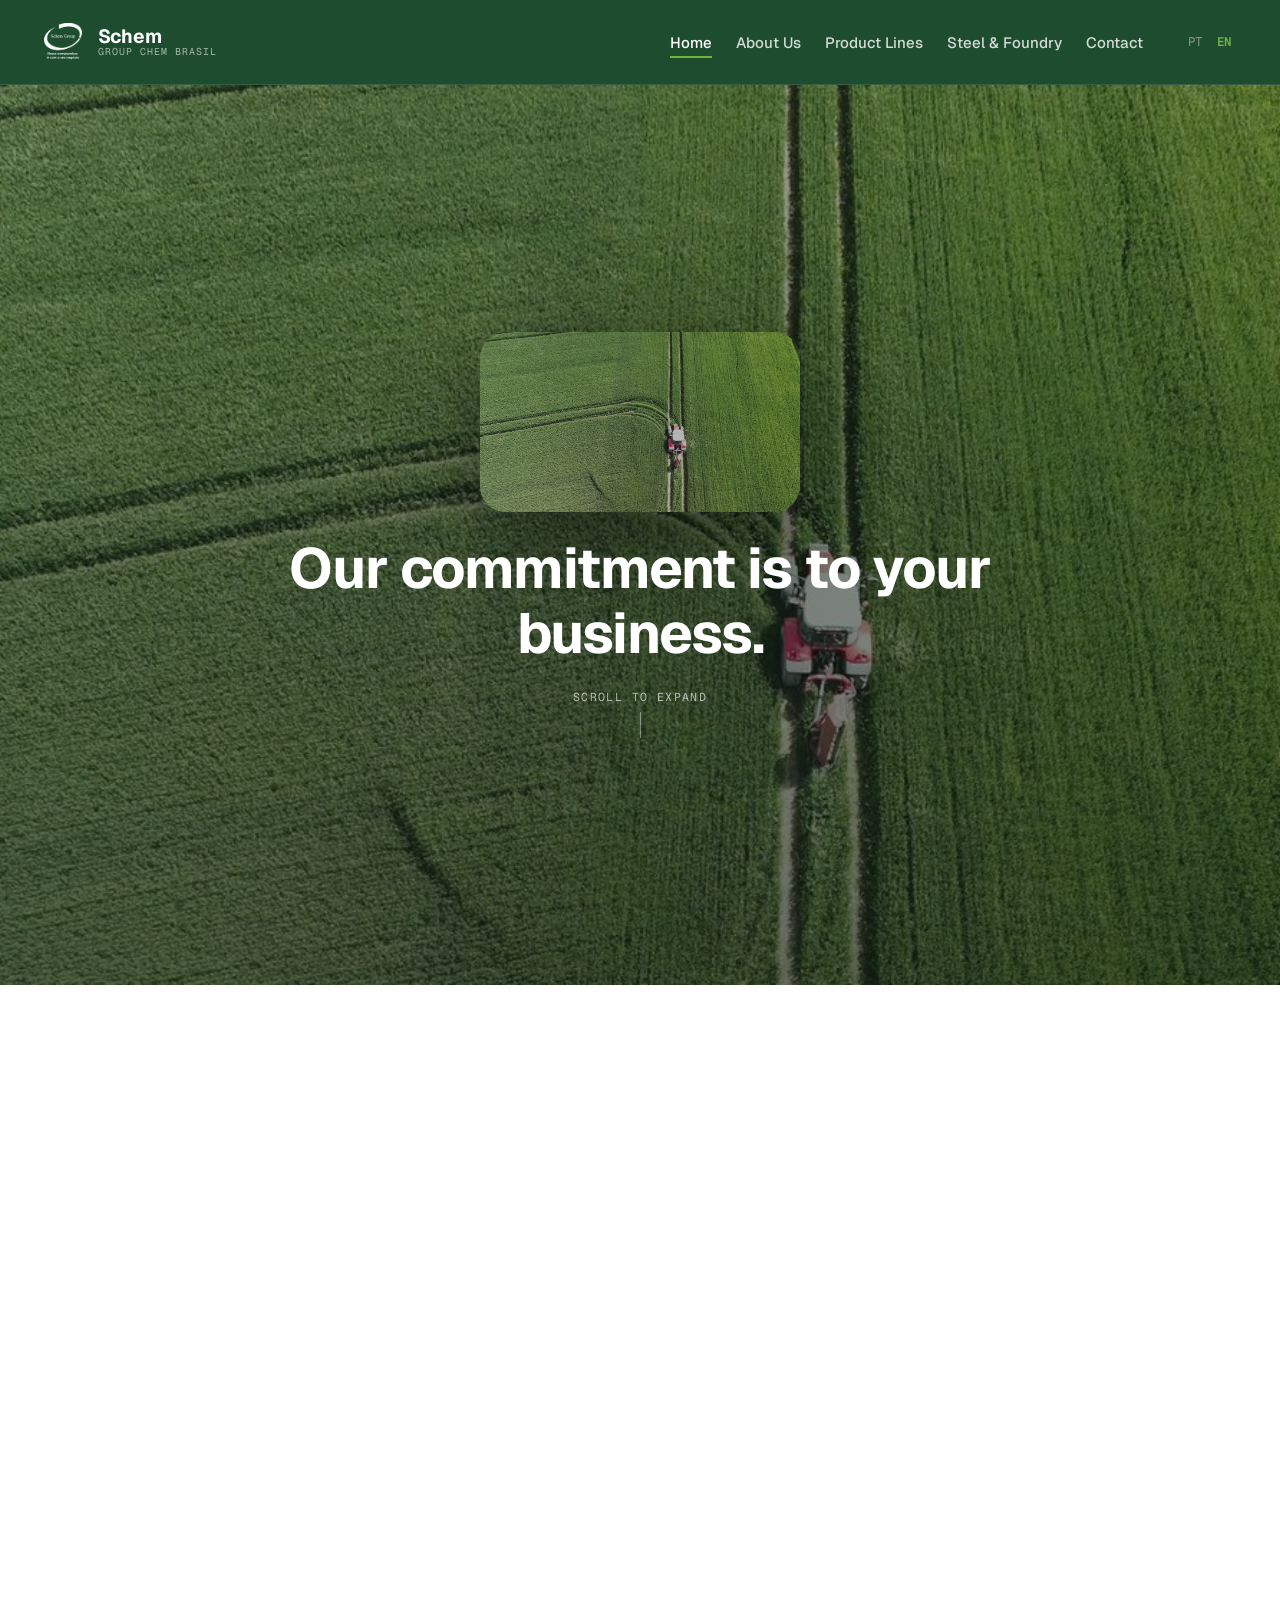
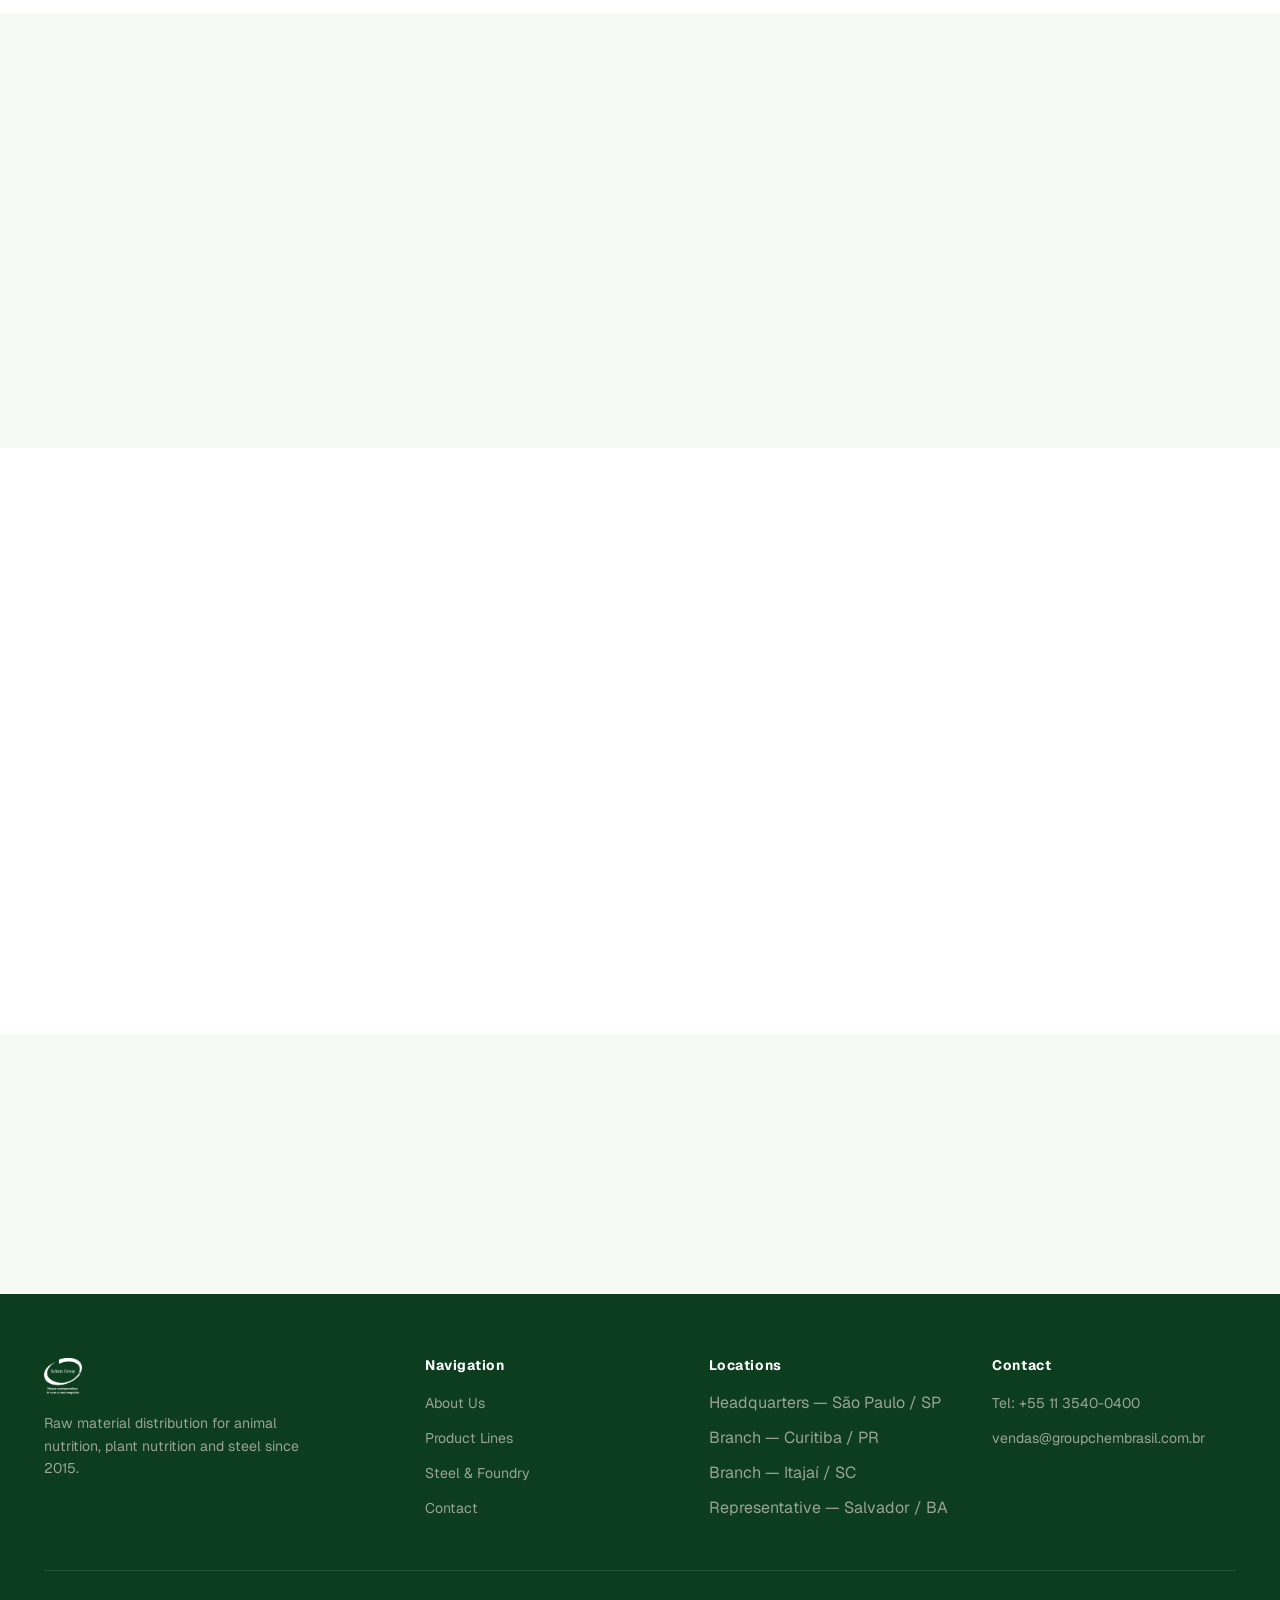
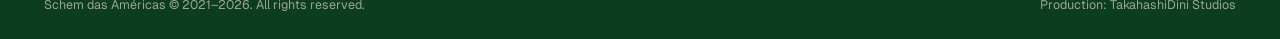
==== commit a561d463: "Update footer production credit to TakahashiDini Studios" ====
--- a/en/index.html
+++ b/en/index.html
@@ -183,7 +183,7 @@
     </div>
     <div class="footer-bottom">
       <span>Schem das Américas © 2021–2026. All rights reserved.</span>
-      <span>Production: EstúdioTAN | Áttema Comunicação</span>
+      <span>Production: TakahashiDini Studios</span>
     </div>
   </div>
 </footer>
